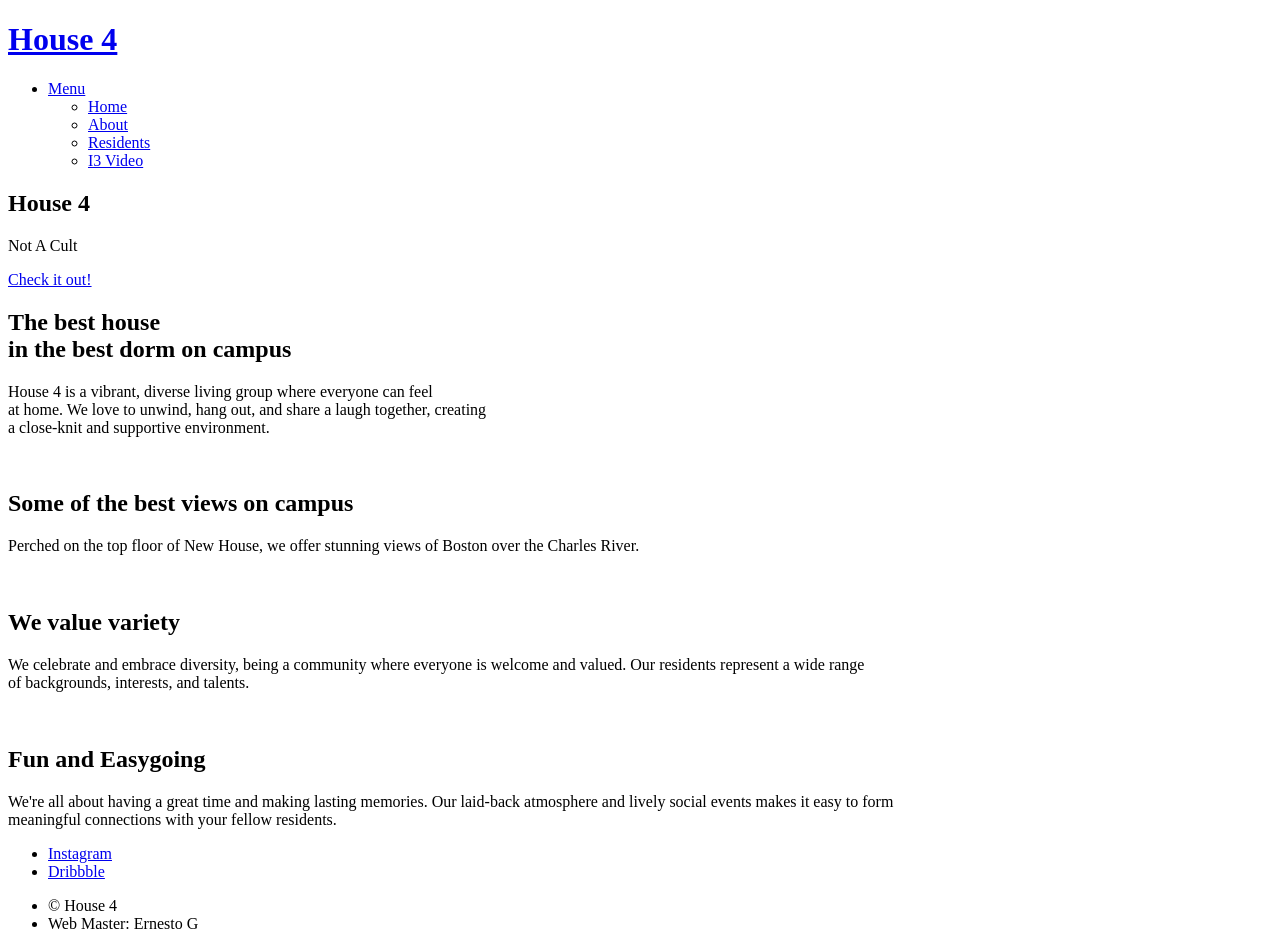
==== index.html @ 3efe9a23 "front page image" ====
<!DOCTYPE HTML>

<html>
	<head>
		<title>New House 4</title>
		<meta charset="utf-8" />
		<meta name="viewport" content="width=device-width, initial-scale=1, user-scalable=no" />
		<link rel="stylesheet" href="assets/css/main.css" />
		<noscript><link rel="stylesheet" href="assets/css/noscript.css" /></noscript>
	</head>
	<body class="landing is-preload">

		<!-- Page Wrapper -->
			<div id="page-wrapper">

				<!-- Header -->
					<header id="header" class="alt">
						<h1><a href="index.html">House 4</a> </h1>
						<nav id="nav">
							<ul>
								<li class="special">
									<a href="#menu" class="menuToggle"><span>Menu</span></a>
									<div id="menu">
										<ul>
											<li><a href="index.html">Home</a></li>
											<li><a href="about.html">About</a></li>
											<li><a href="people.html">Residents</a></li>
											<li><a href="I3.html">I3 Video</a></li>
										</ul>
									</div>
								</li>
							</ul>
						</nav>
					</header>

				<!-- Banner -->
					<section id="banner">
						<div class="inner">
							<h2>House 4</h2>
							<p>Not A Cult</p>
						</div>
						<a href="#one" class="more scrolly">Check it out!</a>
					</section>

				<!-- One -->
					<section id="one" class="wrapper style1 special">
						<div class="inner">
							<header class="major">
								<h2>The best house<br />
									in the best dorm on campus</h2>
								<p>House 4 is a vibrant, diverse
									living group where everyone can feel <br />
									at home. We love to unwind, hang out,
									and share a laugh together, creating <br />
									a close-knit and supportive environment.</p>
							</header>
						</div>
					</section>

				<!-- Two -->
					<section id="two" class="wrapper alt style2">
						<section class="spotlight">
							<div class="image"><img src="images/dodgeball1.jpg" alt="" /></div><div class="content">
								<h2>Some of the best views on campus</h2>
								<p>Perched on the top floor of New House, we
									offer stunning views of Boston over the
									Charles River. </p>
							</div>
						</section>
						<section class="spotlight">
							<div class="image"><img src="images/GO.jpg" alt="" /></div><div class="content">
								<h2>We value variety</h2>
								<p>We celebrate and embrace diversity, being
									a community where everyone is welcome and
									 valued. Our residents represent a wide range <br />
									  of backgrounds, interests, and talents.</p>
							</div>
						</section>
						<section class="spotlight">
							<div class="image"><img src="images/talkin.jpg" alt="" /></div><div class="content">
								<h2>Fun and Easygoing</h2>
								<p>We're all about having a great time and making
									lasting memories. Our laid-back atmosphere and
									lively social events makes it easy to form <br />
									meaningful connections with your fellow residents.</p>
							</div>
						</section>
					</section>

				<!-- Three -->
					<!--<section id="three" class="wrapper style3 special">
						<div class="inner">
							<header class="major">
								<h2>heres a bunch of stuff in boxes</h2>
								<p>we have abunch of boxes to fill. pl ignore them.</p>
							</header>
						</div>
					</section>-->

				<!-- Footer -->
					<footer id="footer">
						<ul class="icons">
							<li><a href="https://instagram.com/h4cult/" class="icon brands fa-instagram"><span class="label">Instagram</span></a></li>
							<li><a href="#" class="icon brands fa-dribbble"><span class="label">Dribbble</span></a></li>
						</ul>
						<ul class="copyright">
							<li>&copy; House 4</li><li>Web Master: Ernesto G</li>
						</ul>
					</footer>

			</div>

		<!-- Scripts -->
			<script src="assets/js/jquery.min.js"></script>
			<script src="assets/js/jquery.scrollex.min.js"></script>
			<script src="assets/js/jquery.scrolly.min.js"></script>
			<script src="assets/js/browser.min.js"></script>
			<script src="assets/js/breakpoints.min.js"></script>
			<script src="assets/js/util.js"></script>
			<script src="assets/js/main.js"></script>

	</body>
</html>
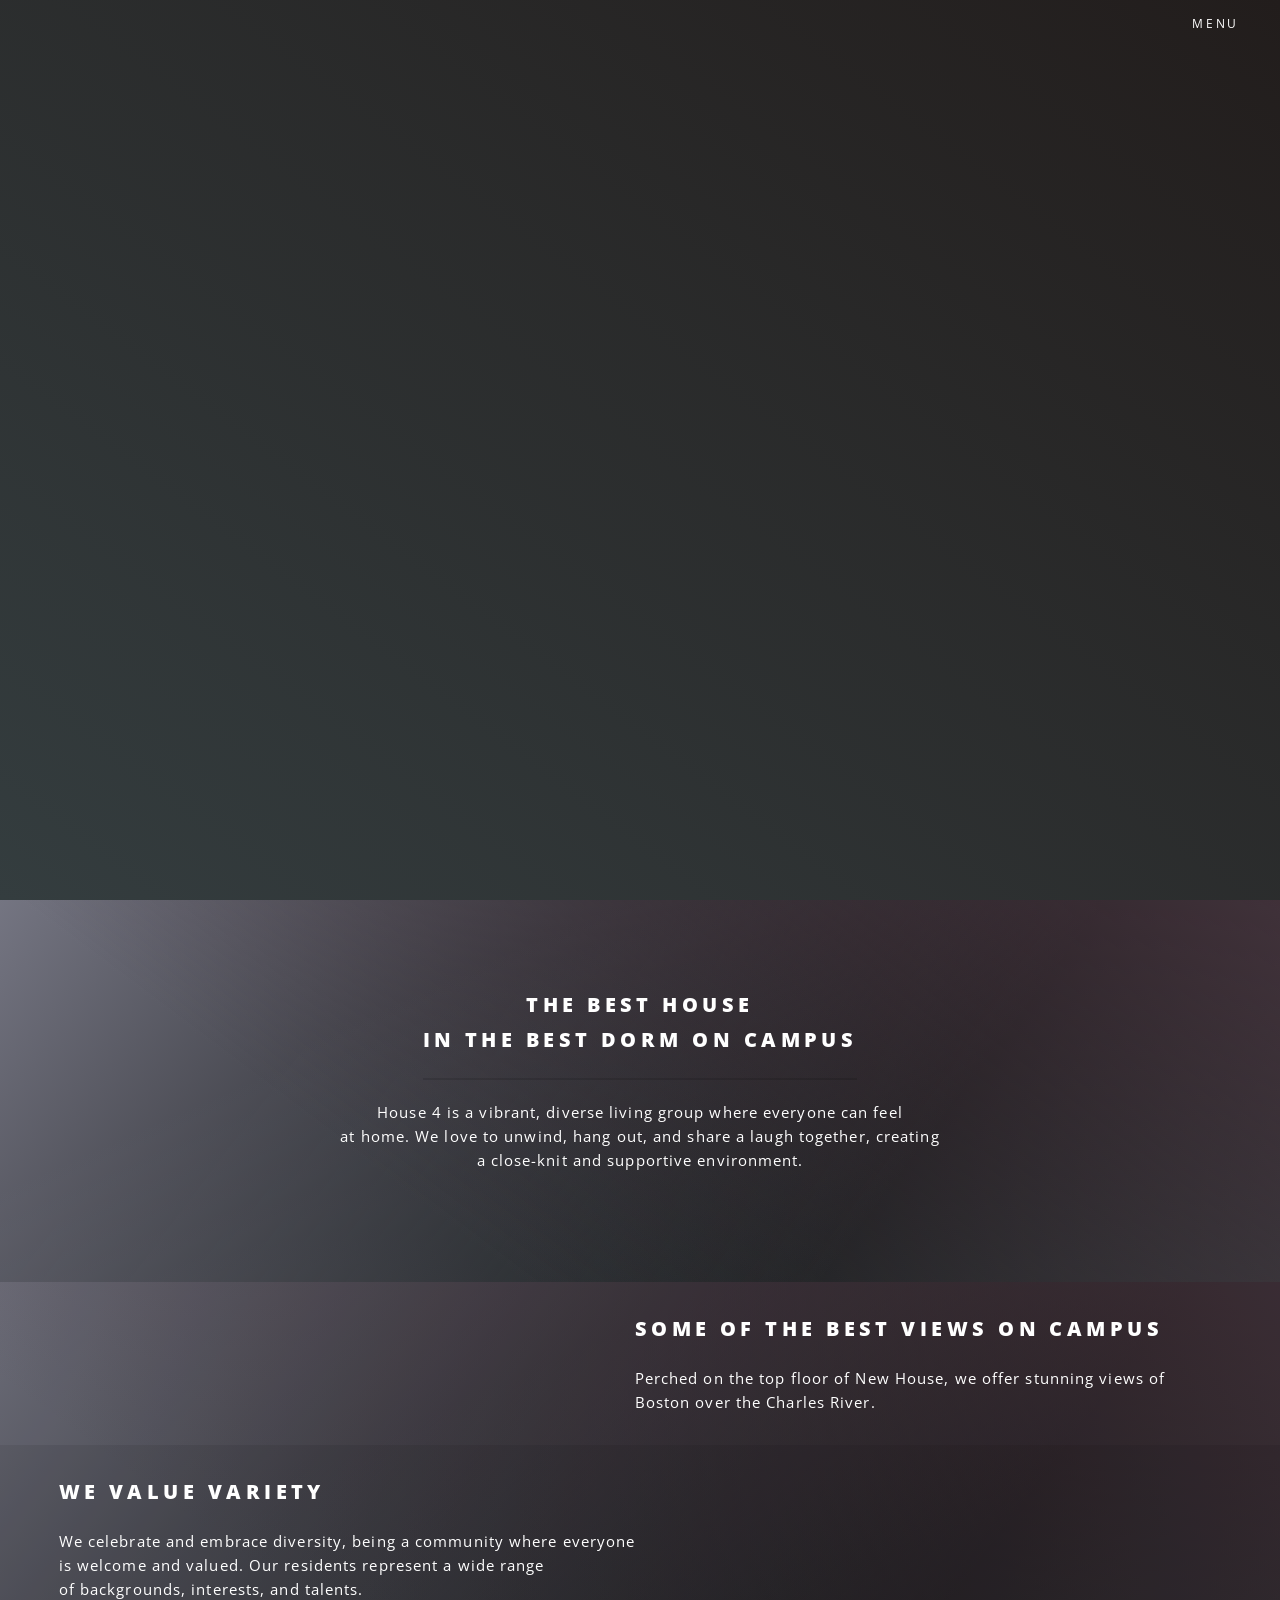
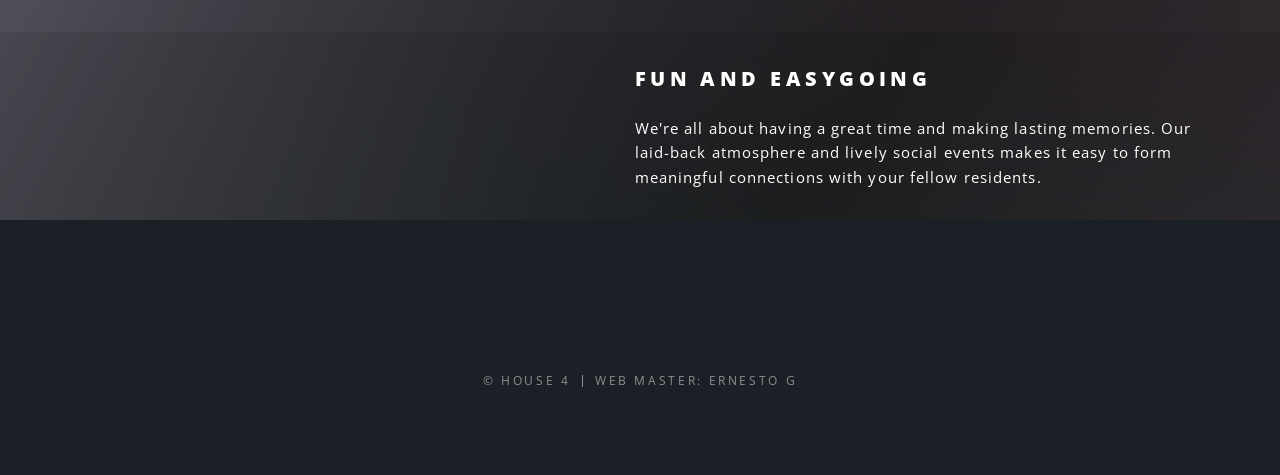
==== commit f029cc9f: "front page image" ====
--- a/index.html
+++ b/index.html
@@ -37,7 +37,7 @@
 					<section id="banner">
 						<div class="inner">
 							<h2>House 4</h2>
-							<p>Not A Cult</p>
+							<p>Not A Cult!</p>
 						</div>
 						<a href="#one" class="more scrolly">Check it out!</a>
 					</section>
--- a/assets/css/main.css
+++ b/assets/css/main.css
@@ -0,0 +1,4017 @@
+@import url(fontawesome-all.min.css);
+@import url("https://fonts.googleapis.com/css?family=Open+Sans:400,400italic,600,600italic,800,800italic");
+
+/*
+	Spectral by HTML5 UP
+	html5up.net | @ajlkn
+	Free for personal and commercial use under the CCA 3.0 license (html5up.net/license)
+*/
+
+html, body, div, span, applet, object,
+iframe, h1, h2, h3, h4, h5, h6, p, blockquote,
+pre, a, abbr, acronym, address, big, cite,
+code, del, dfn, em, img, ins, kbd, q, s, samp,
+small, strike, strong, sub, sup, tt, var, b,
+u, i, center, dl, dt, dd, ol, ul, li, fieldset,
+form, label, legend, table, caption, tbody,
+tfoot, thead, tr, th, td, article, aside,
+canvas, details, embed, figure, figcaption,
+footer, header, hgroup, menu, nav, output, ruby,
+section, summary, time, mark, audio, video {
+	margin: 0;
+	padding: 0;
+	border: 0;
+	font-size: 100%;
+	font: inherit;
+	vertical-align: baseline;}
+
+
+article, aside, details, figcaption, figure,
+footer, header, hgroup, menu, nav, section {
+	display: block;}
+
+body {
+	line-height: 1;
+}
+
+#myFrame { width:100%; height:100%; }
+
+ol, ul {
+	list-style: none;
+}
+
+blockquote, q {
+	quotes: none;
+}
+
+	blockquote:before, blockquote:after, q:before, q:after {
+		content: '';
+		content: none;
+	}
+
+table {
+	border-collapse: collapse;
+	border-spacing: 0;
+}
+
+body {
+	-webkit-text-size-adjust: none;
+}
+
+mark {
+	background-color: transparent;
+	color: inherit;
+}
+
+input::-moz-focus-inner {
+	border: 0;
+	padding: 0;
+}
+
+input, select, textarea {
+	-moz-appearance: none;
+	-webkit-appearance: none;
+	-ms-appearance: none;
+	appearance: none;
+}
+
+/* Basic */
+
+	@-ms-viewport {
+		width: device-width;
+	}
+
+	html {
+		box-sizing: border-box;
+	}
+
+	*, *:before, *:after {
+		box-sizing: inherit;
+	}
+
+	body {
+		background: #000000;
+	}
+
+		body.is-preload *, body.is-preload *:before, body.is-preload *:after {
+			-moz-animation: none !important;
+			-webkit-animation: none !important;
+			-ms-animation: none !important;
+			animation: none !important;
+			-moz-transition: none !important;
+			-webkit-transition: none !important;
+			-ms-transition: none !important;
+			transition: none !important;
+		}
+
+	body, input, select, textarea {
+		color: #fff;
+		font-family: "Open Sans", Helvetica, sans-serif;
+		font-size: 12pt;
+		font-weight: 400;
+		letter-spacing: 0.075em;
+		line-height: 1.65em;
+	}
+
+		@media screen and (max-width: 1680px) {
+
+			body, input, select, textarea {
+				font-size: 12pt;
+			}
+
+		}
+
+		@media screen and (max-width: 1280px) {
+
+			body, input, select, textarea {
+				font-size: 11pt;
+			}
+
+		}
+
+		@media screen and (max-width: 736px) {
+
+			body, input, select, textarea {
+				font-size: 10pt;
+				letter-spacing: 0.0375em;
+			}
+
+		}
+
+	a {
+		-moz-transition: color 0.2s ease, border-bottom-color 0.2s ease;
+		-webkit-transition: color 0.2s ease, border-bottom-color 0.2s ease;
+		-ms-transition: color 0.2s ease, border-bottom-color 0.2s ease;
+		transition: color 0.2s ease, border-bottom-color 0.2s ease;
+		border-bottom: dotted 1px;
+		color: inherit;
+		text-decoration: none;
+	}
+
+		a:hover {
+			border-bottom-color: transparent;
+		}
+
+	strong, b {
+		color: #fff;
+		font-weight: 600;
+	}
+
+	em, i {
+		font-style: italic;
+	}
+
+	p {
+		margin: 0 0 2em 0;
+	}
+
+	h1, h2, h3, h4, h5, h6 {
+		color: #fff;
+		font-weight: 800;
+		letter-spacing: 0.225em;
+		line-height: 1em;
+		margin: 0 0 1em 0;
+		text-transform: uppercase;
+	}
+
+		h1 a, h2 a, h3 a, h4 a, h5 a, h6 a {
+			color: inherit;
+			text-decoration: none;
+		}
+
+	h2 {
+		font-size: 1.35em;
+		line-height: 1.75em;
+	}
+
+		@media screen and (max-width: 736px) {
+
+			h2 {
+				font-size: 1.1em;
+				line-height: 1.65em;
+			}
+
+		}
+
+	h3 {
+		font-size: 1.15em;
+		line-height: 1.75em;
+	}
+
+		@media screen and (max-width: 736px) {
+
+			h3 {
+				font-size: 1em;
+				line-height: 1.65em;
+			}
+
+		}
+
+	h4 {
+		font-size: 1em;
+		line-height: 1.5em;
+	}
+
+	h5 {
+		font-size: 0.8em;
+		line-height: 1.5em;
+	}
+
+	h6 {
+		font-size: 0.7em;
+		line-height: 1.5em;
+	}
+
+	sub {
+		font-size: 0.8em;
+		position: relative;
+		top: 0.5em;
+	}
+
+	sup {
+		font-size: 0.8em;
+		position: relative;
+		top: -0.5em;
+	}
+
+	hr {
+		border: 0;
+		border-bottom: solid 2px #fff;
+		margin: 3em 0;
+	}
+
+		hr.major {
+			margin: 4.5em 0;
+		}
+
+	blockquote {
+		border-left: solid 4px #fff;
+		font-style: italic;
+		margin: 0 0 2em 0;
+		padding: 0.5em 0 0.5em 2em;
+	}
+
+	code {
+		background: rgba(144, 144, 144, 0.25);
+		border-radius: 3px;
+		font-family: "Courier New", monospace;
+		font-size: 0.9em;
+		letter-spacing: 0;
+		margin: 0 0.25em;
+		padding: 0.25em 0.65em;
+	}
+
+	pre {
+		-webkit-overflow-scrolling: touch;
+		font-family: "Courier New", monospace;
+		font-size: 0.9em;
+		margin: 0 0 2em 0;
+	}
+
+		pre code {
+			display: block;
+			line-height: 1.75em;
+			padding: 1em 1.5em;
+			overflow-x: auto;
+		}
+
+	.align-left {
+		text-align: left;
+	}
+
+	.align-center {
+		text-align: center;
+	}
+
+	.align-right {
+		text-align: right;
+	}
+
+/* Row */
+
+	.row {
+		display: flex;
+		flex-wrap: wrap;
+		box-sizing: border-box;
+		align-items: stretch;
+	}
+
+		.row > * {
+			box-sizing: border-box;
+		}
+
+		.row.gtr-uniform > * > :last-child {
+			margin-bottom: 0;
+		}
+
+		.row.aln-left {
+			justify-content: flex-start;
+		}
+
+		.row.aln-center {
+			justify-content: center;
+		}
+
+		.row.aln-right {
+			justify-content: flex-end;
+		}
+
+		.row.aln-top {
+			align-items: flex-start;
+		}
+
+		.row.aln-middle {
+			align-items: center;
+		}
+
+		.row.aln-bottom {
+			align-items: flex-end;
+		}
+
+		.row > .imp {
+			order: -1;
+		}
+
+		.row > .col-1 {
+			width: 8.33333%;
+		}
+
+		.row > .off-1 {
+			margin-left: 8.33333%;
+		}
+
+		.row > .col-2 {
+			width: 16.66667%;
+		}
+
+		.row > .off-2 {
+			margin-left: 16.66667%;
+		}
+
+		.row > .col-3 {
+			width: 25%;
+		}
+
+		.row > .off-3 {
+			margin-left: 25%;
+		}
+
+		.row > .col-4 {
+			width: 33.33333%;
+		}
+
+		.row > .off-4 {
+			margin-left: 33.33333%;
+		}
+
+		.row > .col-5 {
+			width: 41.66667%;
+		}
+
+		.row > .off-5 {
+			margin-left: 41.66667%;
+		}
+
+		.row > .col-6 {
+			width: 50%;
+		}
+
+		.row > .off-6 {
+			margin-left: 50%;
+		}
+
+		.row > .col-7 {
+			width: 58.33333%;
+		}
+
+		.row > .off-7 {
+			margin-left: 58.33333%;
+		}
+
+		.row > .col-8 {
+			width: 66.66667%;
+		}
+
+		.row > .off-8 {
+			margin-left: 66.66667%;
+		}
+
+		.row > .col-9 {
+			width: 75%;
+		}
+
+		.row > .off-9 {
+			margin-left: 75%;
+		}
+
+		.row > .col-10 {
+			width: 83.33333%;
+		}
+
+		.row > .off-10 {
+			margin-left: 83.33333%;
+		}
+
+		.row > .col-11 {
+			width: 91.66667%;
+		}
+
+		.row > .off-11 {
+			margin-left: 91.66667%;
+		}
+
+		.row > .col-12 {
+			width: 100%;
+		}
+
+		.row > .off-12 {
+			margin-left: 100%;
+		}
+
+		.row.gtr-0 {
+			margin-top: 0;
+			margin-left: 0em;
+		}
+
+			.row.gtr-0 > * {
+				padding: 0 0 0 0em;
+			}
+
+			.row.gtr-0.gtr-uniform {
+				margin-top: 0em;
+			}
+
+				.row.gtr-0.gtr-uniform > * {
+					padding-top: 0em;
+				}
+
+		.row.gtr-25 {
+			margin-top: 0;
+			margin-left: -0.375em;
+		}
+
+			.row.gtr-25 > * {
+				padding: 0 0 0 0.375em;
+			}
+
+			.row.gtr-25.gtr-uniform {
+				margin-top: -0.375em;
+			}
+
+				.row.gtr-25.gtr-uniform > * {
+					padding-top: 0.375em;
+				}
+
+		.row.gtr-50 {
+			margin-top: 0;
+			margin-left: -0.75em;
+		}
+
+			.row.gtr-50 > * {
+				padding: 0 0 0 0.75em;
+			}
+
+			.row.gtr-50.gtr-uniform {
+				margin-top: -0.75em;
+			}
+
+				.row.gtr-50.gtr-uniform > * {
+					padding-top: 0.75em;
+				}
+
+		.row {
+			margin-top: 0;
+			margin-left: -1.5em;
+		}
+
+			.row > * {
+				padding: 0 0 0 1.5em;
+			}
+
+			.row.gtr-uniform {
+				margin-top: -1.5em;
+			}
+
+				.row.gtr-uniform > * {
+					padding-top: 1.5em;
+				}
+
+		.row.gtr-150 {
+			margin-top: 0;
+			margin-left: -2.25em;
+		}
+
+			.row.gtr-150 > * {
+				padding: 0 0 0 2.25em;
+			}
+
+			.row.gtr-150.gtr-uniform {
+				margin-top: -2.25em;
+			}
+
+				.row.gtr-150.gtr-uniform > * {
+					padding-top: 2.25em;
+				}
+
+		.row.gtr-200 {
+			margin-top: 0;
+			margin-left: -3em;
+		}
+
+			.row.gtr-200 > * {
+				padding: 0 0 0 3em;
+			}
+
+			.row.gtr-200.gtr-uniform {
+				margin-top: -3em;
+			}
+
+				.row.gtr-200.gtr-uniform > * {
+					padding-top: 3em;
+				}
+
+		@media screen and (max-width: 1680px) {
+
+			.row {
+				display: flex;
+				flex-wrap: wrap;
+				box-sizing: border-box;
+				align-items: stretch;
+			}
+
+				.row > * {
+					box-sizing: border-box;
+				}
+
+				.row.gtr-uniform > * > :last-child {
+					margin-bottom: 0;
+				}
+
+				.row.aln-left {
+					justify-content: flex-start;
+				}
+
+				.row.aln-center {
+					justify-content: center;
+				}
+
+				.row.aln-right {
+					justify-content: flex-end;
+				}
+
+				.row.aln-top {
+					align-items: flex-start;
+				}
+
+				.row.aln-middle {
+					align-items: center;
+				}
+
+				.row.aln-bottom {
+					align-items: flex-end;
+				}
+
+				.row > .imp-xlarge {
+					order: -1;
+				}
+
+				.row > .col-1-xlarge {
+					width: 8.33333%;
+				}
+
+				.row > .off-1-xlarge {
+					margin-left: 8.33333%;
+				}
+
+				.row > .col-2-xlarge {
+					width: 16.66667%;
+				}
+
+				.row > .off-2-xlarge {
+					margin-left: 16.66667%;
+				}
+
+				.row > .col-3-xlarge {
+					width: 25%;
+				}
+
+				.row > .off-3-xlarge {
+					margin-left: 25%;
+				}
+
+				.row > .col-4-xlarge {
+					width: 33.33333%;
+				}
+
+				.row > .off-4-xlarge {
+					margin-left: 33.33333%;
+				}
+
+				.row > .col-5-xlarge {
+					width: 41.66667%;
+				}
+
+				.row > .off-5-xlarge {
+					margin-left: 41.66667%;
+				}
+
+				.row > .col-6-xlarge {
+					width: 50%;
+				}
+
+				.row > .off-6-xlarge {
+					margin-left: 50%;
+				}
+
+				.row > .col-7-xlarge {
+					width: 58.33333%;
+				}
+
+				.row > .off-7-xlarge {
+					margin-left: 58.33333%;
+				}
+
+				.row > .col-8-xlarge {
+					width: 66.66667%;
+				}
+
+				.row > .off-8-xlarge {
+					margin-left: 66.66667%;
+				}
+
+				.row > .col-9-xlarge {
+					width: 75%;
+				}
+
+				.row > .off-9-xlarge {
+					margin-left: 75%;
+				}
+
+				.row > .col-10-xlarge {
+					width: 83.33333%;
+				}
+
+				.row > .off-10-xlarge {
+					margin-left: 83.33333%;
+				}
+
+				.row > .col-11-xlarge {
+					width: 91.66667%;
+				}
+
+				.row > .off-11-xlarge {
+					margin-left: 91.66667%;
+				}
+
+				.row > .col-12-xlarge {
+					width: 100%;
+				}
+
+				.row > .off-12-xlarge {
+					margin-left: 100%;
+				}
+
+				.row.gtr-0 {
+					margin-top: 0;
+					margin-left: 0em;
+				}
+
+					.row.gtr-0 > * {
+						padding: 0 0 0 0em;
+					}
+
+					.row.gtr-0.gtr-uniform {
+						margin-top: 0em;
+					}
+
+						.row.gtr-0.gtr-uniform > * {
+							padding-top: 0em;
+						}
+
+				.row.gtr-25 {
+					margin-top: 0;
+					margin-left: -0.375em;
+				}
+
+					.row.gtr-25 > * {
+						padding: 0 0 0 0.375em;
+					}
+
+					.row.gtr-25.gtr-uniform {
+						margin-top: -0.375em;
+					}
+
+						.row.gtr-25.gtr-uniform > * {
+							padding-top: 0.375em;
+						}
+
+				.row.gtr-50 {
+					margin-top: 0;
+					margin-left: -0.75em;
+				}
+
+					.row.gtr-50 > * {
+						padding: 0 0 0 0.75em;
+					}
+
+					.row.gtr-50.gtr-uniform {
+						margin-top: -0.75em;
+					}
+
+						.row.gtr-50.gtr-uniform > * {
+							padding-top: 0.75em;
+						}
+
+				.row {
+					margin-top: 0;
+					margin-left: -1.5em;
+				}
+
+					.row > * {
+						padding: 0 0 0 1.5em;
+					}
+
+					.row.gtr-uniform {
+						margin-top: -1.5em;
+					}
+
+						.row.gtr-uniform > * {
+							padding-top: 1.5em;
+						}
+
+				.row.gtr-150 {
+					margin-top: 0;
+					margin-left: -2.25em;
+				}
+
+					.row.gtr-150 > * {
+						padding: 0 0 0 2.25em;
+					}
+
+					.row.gtr-150.gtr-uniform {
+						margin-top: -2.25em;
+					}
+
+						.row.gtr-150.gtr-uniform > * {
+							padding-top: 2.25em;
+						}
+
+				.row.gtr-200 {
+					margin-top: 0;
+					margin-left: -3em;
+				}
+
+					.row.gtr-200 > * {
+						padding: 0 0 0 3em;
+					}
+
+					.row.gtr-200.gtr-uniform {
+						margin-top: -3em;
+					}
+
+						.row.gtr-200.gtr-uniform > * {
+							padding-top: 3em;
+						}
+
+		}
+
+		@media screen and (max-width: 1280px) {
+
+			.row {
+				display: flex;
+				flex-wrap: wrap;
+				box-sizing: border-box;
+				align-items: stretch;
+			}
+
+				.row > * {
+					box-sizing: border-box;
+				}
+
+				.row.gtr-uniform > * > :last-child {
+					margin-bottom: 0;
+				}
+
+				.row.aln-left {
+					justify-content: flex-start;
+				}
+
+				.row.aln-center {
+					justify-content: center;
+				}
+
+				.row.aln-right {
+					justify-content: flex-end;
+				}
+
+				.row.aln-top {
+					align-items: flex-start;
+				}
+
+				.row.aln-middle {
+					align-items: center;
+				}
+
+				.row.aln-bottom {
+					align-items: flex-end;
+				}
+
+				.row > .imp-large {
+					order: -1;
+				}
+
+				.row > .col-1-large {
+					width: 8.33333%;
+				}
+
+				.row > .off-1-large {
+					margin-left: 8.33333%;
+				}
+
+				.row > .col-2-large {
+					width: 16.66667%;
+				}
+
+				.row > .off-2-large {
+					margin-left: 16.66667%;
+				}
+
+				.row > .col-3-large {
+					width: 25%;
+				}
+
+				.row > .off-3-large {
+					margin-left: 25%;
+				}
+
+				.row > .col-4-large {
+					width: 33.33333%;
+				}
+
+				.row > .off-4-large {
+					margin-left: 33.33333%;
+				}
+
+				.row > .col-5-large {
+					width: 41.66667%;
+				}
+
+				.row > .off-5-large {
+					margin-left: 41.66667%;
+				}
+
+				.row > .col-6-large {
+					width: 50%;
+				}
+
+				.row > .off-6-large {
+					margin-left: 50%;
+				}
+
+				.row > .col-7-large {
+					width: 58.33333%;
+				}
+
+				.row > .off-7-large {
+					margin-left: 58.33333%;
+				}
+
+				.row > .col-8-large {
+					width: 66.66667%;
+				}
+
+				.row > .off-8-large {
+					margin-left: 66.66667%;
+				}
+
+				.row > .col-9-large {
+					width: 75%;
+				}
+
+				.row > .off-9-large {
+					margin-left: 75%;
+				}
+
+				.row > .col-10-large {
+					width: 83.33333%;
+				}
+
+				.row > .off-10-large {
+					margin-left: 83.33333%;
+				}
+
+				.row > .col-11-large {
+					width: 91.66667%;
+				}
+
+				.row > .off-11-large {
+					margin-left: 91.66667%;
+				}
+
+				.row > .col-12-large {
+					width: 100%;
+				}
+
+				.row > .off-12-large {
+					margin-left: 100%;
+				}
+
+				.row.gtr-0 {
+					margin-top: 0;
+					margin-left: 0em;
+				}
+
+					.row.gtr-0 > * {
+						padding: 0 0 0 0em;
+					}
+
+					.row.gtr-0.gtr-uniform {
+						margin-top: 0em;
+					}
+
+						.row.gtr-0.gtr-uniform > * {
+							padding-top: 0em;
+						}
+
+				.row.gtr-25 {
+					margin-top: 0;
+					margin-left: -0.375em;
+				}
+
+					.row.gtr-25 > * {
+						padding: 0 0 0 0.375em;
+					}
+
+					.row.gtr-25.gtr-uniform {
+						margin-top: -0.375em;
+					}
+
+						.row.gtr-25.gtr-uniform > * {
+							padding-top: 0.375em;
+						}
+
+				.row.gtr-50 {
+					margin-top: 0;
+					margin-left: -0.75em;
+				}
+
+					.row.gtr-50 > * {
+						padding: 0 0 0 0.75em;
+					}
+
+					.row.gtr-50.gtr-uniform {
+						margin-top: -0.75em;
+					}
+
+						.row.gtr-50.gtr-uniform > * {
+							padding-top: 0.75em;
+						}
+
+				.row {
+					margin-top: 0;
+					margin-left: -1.5em;
+				}
+
+					.row > * {
+						padding: 0 0 0 1.5em;
+					}
+
+					.row.gtr-uniform {
+						margin-top: -1.5em;
+					}
+
+						.row.gtr-uniform > * {
+							padding-top: 1.5em;
+						}
+
+				.row.gtr-150 {
+					margin-top: 0;
+					margin-left: -2.25em;
+				}
+
+					.row.gtr-150 > * {
+						padding: 0 0 0 2.25em;
+					}
+
+					.row.gtr-150.gtr-uniform {
+						margin-top: -2.25em;
+					}
+
+						.row.gtr-150.gtr-uniform > * {
+							padding-top: 2.25em;
+						}
+
+				.row.gtr-200 {
+					margin-top: 0;
+					margin-left: -3em;
+				}
+
+					.row.gtr-200 > * {
+						padding: 0 0 0 3em;
+					}
+
+					.row.gtr-200.gtr-uniform {
+						margin-top: -3em;
+					}
+
+						.row.gtr-200.gtr-uniform > * {
+							padding-top: 3em;
+						}
+
+		}
+
+		@media screen and (max-width: 980px) {
+
+			.row {
+				display: flex;
+				flex-wrap: wrap;
+				box-sizing: border-box;
+				align-items: stretch;
+			}
+
+				.row > * {
+					box-sizing: border-box;
+				}
+
+				.row.gtr-uniform > * > :last-child {
+					margin-bottom: 0;
+				}
+
+				.row.aln-left {
+					justify-content: flex-start;
+				}
+
+				.row.aln-center {
+					justify-content: center;
+				}
+
+				.row.aln-right {
+					justify-content: flex-end;
+				}
+
+				.row.aln-top {
+					align-items: flex-start;
+				}
+
+				.row.aln-middle {
+					align-items: center;
+				}
+
+				.row.aln-bottom {
+					align-items: flex-end;
+				}
+
+				.row > .imp-medium {
+					order: -1;
+				}
+
+				.row > .col-1-medium {
+					width: 8.33333%;
+				}
+
+				.row > .off-1-medium {
+					margin-left: 8.33333%;
+				}
+
+				.row > .col-2-medium {
+					width: 16.66667%;
+				}
+
+				.row > .off-2-medium {
+					margin-left: 16.66667%;
+				}
+
+				.row > .col-3-medium {
+					width: 25%;
+				}
+
+				.row > .off-3-medium {
+					margin-left: 25%;
+				}
+
+				.row > .col-4-medium {
+					width: 33.33333%;
+				}
+
+				.row > .off-4-medium {
+					margin-left: 33.33333%;
+				}
+
+				.row > .col-5-medium {
+					width: 41.66667%;
+				}
+
+				.row > .off-5-medium {
+					margin-left: 41.66667%;
+				}
+
+				.row > .col-6-medium {
+					width: 50%;
+				}
+
+				.row > .off-6-medium {
+					margin-left: 50%;
+				}
+
+				.row > .col-7-medium {
+					width: 58.33333%;
+				}
+
+				.row > .off-7-medium {
+					margin-left: 58.33333%;
+				}
+
+				.row > .col-8-medium {
+					width: 66.66667%;
+				}
+
+				.row > .off-8-medium {
+					margin-left: 66.66667%;
+				}
+
+				.row > .col-9-medium {
+					width: 75%;
+				}
+
+				.row > .off-9-medium {
+					margin-left: 75%;
+				}
+
+				.row > .col-10-medium {
+					width: 83.33333%;
+				}
+
+				.row > .off-10-medium {
+					margin-left: 83.33333%;
+				}
+
+				.row > .col-11-medium {
+					width: 91.66667%;
+				}
+
+				.row > .off-11-medium {
+					margin-left: 91.66667%;
+				}
+
+				.row > .col-12-medium {
+					width: 100%;
+				}
+
+				.row > .off-12-medium {
+					margin-left: 100%;
+				}
+
+				.row.gtr-0 {
+					margin-top: 0;
+					margin-left: 0em;
+				}
+
+					.row.gtr-0 > * {
+						padding: 0 0 0 0em;
+					}
+
+					.row.gtr-0.gtr-uniform {
+						margin-top: 0em;
+					}
+
+						.row.gtr-0.gtr-uniform > * {
+							padding-top: 0em;
+						}
+
+				.row.gtr-25 {
+					margin-top: 0;
+					margin-left: -0.375em;
+				}
+
+					.row.gtr-25 > * {
+						padding: 0 0 0 0.375em;
+					}
+
+					.row.gtr-25.gtr-uniform {
+						margin-top: -0.375em;
+					}
+
+						.row.gtr-25.gtr-uniform > * {
+							padding-top: 0.375em;
+						}
+
+				.row.gtr-50 {
+					margin-top: 0;
+					margin-left: -0.75em;
+				}
+
+					.row.gtr-50 > * {
+						padding: 0 0 0 0.75em;
+					}
+
+					.row.gtr-50.gtr-uniform {
+						margin-top: -0.75em;
+					}
+
+						.row.gtr-50.gtr-uniform > * {
+							padding-top: 0.75em;
+						}
+
+				.row {
+					margin-top: 0;
+					margin-left: -1.5em;
+				}
+
+					.row > * {
+						padding: 0 0 0 1.5em;
+					}
+
+					.row.gtr-uniform {
+						margin-top: -1.5em;
+					}
+
+						.row.gtr-uniform > * {
+							padding-top: 1.5em;
+						}
+
+				.row.gtr-150 {
+					margin-top: 0;
+					margin-left: -2.25em;
+				}
+
+					.row.gtr-150 > * {
+						padding: 0 0 0 2.25em;
+					}
+
+					.row.gtr-150.gtr-uniform {
+						margin-top: -2.25em;
+					}
+
+						.row.gtr-150.gtr-uniform > * {
+							padding-top: 2.25em;
+						}
+
+				.row.gtr-200 {
+					margin-top: 0;
+					margin-left: -3em;
+				}
+
+					.row.gtr-200 > * {
+						padding: 0 0 0 3em;
+					}
+
+					.row.gtr-200.gtr-uniform {
+						margin-top: -3em;
+					}
+
+						.row.gtr-200.gtr-uniform > * {
+							padding-top: 3em;
+						}
+
+		}
+
+		@media screen and (max-width: 736px) {
+
+			.row {
+				display: flex;
+				flex-wrap: wrap;
+				box-sizing: border-box;
+				align-items: stretch;
+			}
+
+				.row > * {
+					box-sizing: border-box;
+				}
+
+				.row.gtr-uniform > * > :last-child {
+					margin-bottom: 0;
+				}
+
+				.row.aln-left {
+					justify-content: flex-start;
+				}
+
+				.row.aln-center {
+					justify-content: center;
+				}
+
+				.row.aln-right {
+					justify-content: flex-end;
+				}
+
+				.row.aln-top {
+					align-items: flex-start;
+				}
+
+				.row.aln-middle {
+					align-items: center;
+				}
+
+				.row.aln-bottom {
+					align-items: flex-end;
+				}
+
+				.row > .imp-small {
+					order: -1;
+				}
+
+				.row > .col-1-small {
+					width: 8.33333%;
+				}
+
+				.row > .off-1-small {
+					margin-left: 8.33333%;
+				}
+
+				.row > .col-2-small {
+					width: 16.66667%;
+				}
+
+				.row > .off-2-small {
+					margin-left: 16.66667%;
+				}
+
+				.row > .col-3-small {
+					width: 25%;
+				}
+
+				.row > .off-3-small {
+					margin-left: 25%;
+				}
+
+				.row > .col-4-small {
+					width: 33.33333%;
+				}
+
+				.row > .off-4-small {
+					margin-left: 33.33333%;
+				}
+
+				.row > .col-5-small {
+					width: 41.66667%;
+				}
+
+				.row > .off-5-small {
+					margin-left: 41.66667%;
+				}
+
+				.row > .col-6-small {
+					width: 50%;
+				}
+
+				.row > .off-6-small {
+					margin-left: 50%;
+				}
+
+				.row > .col-7-small {
+					width: 58.33333%;
+				}
+
+				.row > .off-7-small {
+					margin-left: 58.33333%;
+				}
+
+				.row > .col-8-small {
+					width: 66.66667%;
+				}
+
+				.row > .off-8-small {
+					margin-left: 66.66667%;
+				}
+
+				.row > .col-9-small {
+					width: 75%;
+				}
+
+				.row > .off-9-small {
+					margin-left: 75%;
+				}
+
+				.row > .col-10-small {
+					width: 83.33333%;
+				}
+
+				.row > .off-10-small {
+					margin-left: 83.33333%;
+				}
+
+				.row > .col-11-small {
+					width: 91.66667%;
+				}
+
+				.row > .off-11-small {
+					margin-left: 91.66667%;
+				}
+
+				.row > .col-12-small {
+					width: 100%;
+				}
+
+				.row > .off-12-small {
+					margin-left: 100%;
+				}
+
+				.row.gtr-0 {
+					margin-top: 0;
+					margin-left: 0em;
+				}
+
+					.row.gtr-0 > * {
+						padding: 0 0 0 0em;
+					}
+
+					.row.gtr-0.gtr-uniform {
+						margin-top: 0em;
+					}
+
+						.row.gtr-0.gtr-uniform > * {
+							padding-top: 0em;
+						}
+
+				.row.gtr-25 {
+					margin-top: 0;
+					margin-left: -0.375em;
+				}
+
+					.row.gtr-25 > * {
+						padding: 0 0 0 0.375em;
+					}
+
+					.row.gtr-25.gtr-uniform {
+						margin-top: -0.375em;
+					}
+
+						.row.gtr-25.gtr-uniform > * {
+							padding-top: 0.375em;
+						}
+
+				.row.gtr-50 {
+					margin-top: 0;
+					margin-left: -0.75em;
+				}
+
+					.row.gtr-50 > * {
+						padding: 0 0 0 0.75em;
+					}
+
+					.row.gtr-50.gtr-uniform {
+						margin-top: -0.75em;
+					}
+
+						.row.gtr-50.gtr-uniform > * {
+							padding-top: 0.75em;
+						}
+
+				.row {
+					margin-top: 0;
+					margin-left: -1.5em;
+				}
+
+					.row > * {
+						padding: 0 0 0 1.5em;
+					}
+
+					.row.gtr-uniform {
+						margin-top: -1.5em;
+					}
+
+						.row.gtr-uniform > * {
+							padding-top: 1.5em;
+						}
+
+				.row.gtr-150 {
+					margin-top: 0;
+					margin-left: -2.25em;
+				}
+
+					.row.gtr-150 > * {
+						padding: 0 0 0 2.25em;
+					}
+
+					.row.gtr-150.gtr-uniform {
+						margin-top: -2.25em;
+					}
+
+						.row.gtr-150.gtr-uniform > * {
+							padding-top: 2.25em;
+						}
+
+				.row.gtr-200 {
+					margin-top: 0;
+					margin-left: -3em;
+				}
+
+					.row.gtr-200 > * {
+						padding: 0 0 0 3em;
+					}
+
+					.row.gtr-200.gtr-uniform {
+						margin-top: -3em;
+					}
+
+						.row.gtr-200.gtr-uniform > * {
+							padding-top: 3em;
+						}
+
+		}
+
+		@media screen and (max-width: 480px) {
+
+			.row {
+				display: flex;
+				flex-wrap: wrap;
+				box-sizing: border-box;
+				align-items: stretch;
+			}
+
+				.row > * {
+					box-sizing: border-box;
+				}
+
+				.row.gtr-uniform > * > :last-child {
+					margin-bottom: 0;
+				}
+
+				.row.aln-left {
+					justify-content: flex-start;
+				}
+
+				.row.aln-center {
+					justify-content: center;
+				}
+
+				.row.aln-right {
+					justify-content: flex-end;
+				}
+
+				.row.aln-top {
+					align-items: flex-start;
+				}
+
+				.row.aln-middle {
+					align-items: center;
+				}
+
+				.row.aln-bottom {
+					align-items: flex-end;
+				}
+
+				.row > .imp-xsmall {
+					order: -1;
+				}
+
+				.row > .col-1-xsmall {
+					width: 8.33333%;
+				}
+
+				.row > .off-1-xsmall {
+					margin-left: 8.33333%;
+				}
+
+				.row > .col-2-xsmall {
+					width: 16.66667%;
+				}
+
+				.row > .off-2-xsmall {
+					margin-left: 16.66667%;
+				}
+
+				.row > .col-3-xsmall {
+					width: 25%;
+				}
+
+				.row > .off-3-xsmall {
+					margin-left: 25%;
+				}
+
+				.row > .col-4-xsmall {
+					width: 33.33333%;
+				}
+
+				.row > .off-4-xsmall {
+					margin-left: 33.33333%;
+				}
+
+				.row > .col-5-xsmall {
+					width: 41.66667%;
+				}
+
+				.row > .off-5-xsmall {
+					margin-left: 41.66667%;
+				}
+
+				.row > .col-6-xsmall {
+					width: 50%;
+				}
+
+				.row > .off-6-xsmall {
+					margin-left: 50%;
+				}
+
+				.row > .col-7-xsmall {
+					width: 58.33333%;
+				}
+
+				.row > .off-7-xsmall {
+					margin-left: 58.33333%;
+				}
+
+				.row > .col-8-xsmall {
+					width: 66.66667%;
+				}
+
+				.row > .off-8-xsmall {
+					margin-left: 66.66667%;
+				}
+
+				.row > .col-9-xsmall {
+					width: 75%;
+				}
+
+				.row > .off-9-xsmall {
+					margin-left: 75%;
+				}
+
+				.row > .col-10-xsmall {
+					width: 83.33333%;
+				}
+
+				.row > .off-10-xsmall {
+					margin-left: 83.33333%;
+				}
+
+				.row > .col-11-xsmall {
+					width: 91.66667%;
+				}
+
+				.row > .off-11-xsmall {
+					margin-left: 91.66667%;
+				}
+
+				.row > .col-12-xsmall {
+					width: 100%;
+				}
+
+				.row > .off-12-xsmall {
+					margin-left: 100%;
+				}
+
+				.row.gtr-0 {
+					margin-top: 0;
+					margin-left: 0em;
+				}
+
+					.row.gtr-0 > * {
+						padding: 0 0 0 0em;
+					}
+
+					.row.gtr-0.gtr-uniform {
+						margin-top: 0em;
+					}
+
+						.row.gtr-0.gtr-uniform > * {
+							padding-top: 0em;
+						}
+
+				.row.gtr-25 {
+					margin-top: 0;
+					margin-left: -0.375em;
+				}
+
+					.row.gtr-25 > * {
+						padding: 0 0 0 0.375em;
+					}
+
+					.row.gtr-25.gtr-uniform {
+						margin-top: -0.375em;
+					}
+
+						.row.gtr-25.gtr-uniform > * {
+							padding-top: 0.375em;
+						}
+
+				.row.gtr-50 {
+					margin-top: 0;
+					margin-left: -0.75em;
+				}
+
+					.row.gtr-50 > * {
+						padding: 0 0 0 0.75em;
+					}
+
+					.row.gtr-50.gtr-uniform {
+						margin-top: -0.75em;
+					}
+
+						.row.gtr-50.gtr-uniform > * {
+							padding-top: 0.75em;
+						}
+
+				.row {
+					margin-top: 0;
+					margin-left: -1.5em;
+				}
+
+					.row > * {
+						padding: 0 0 0 1.5em;
+					}
+
+					.row.gtr-uniform {
+						margin-top: -1.5em;
+					}
+
+						.row.gtr-uniform > * {
+							padding-top: 1.5em;
+						}
+
+				.row.gtr-150 {
+					margin-top: 0;
+					margin-left: -2.25em;
+				}
+
+					.row.gtr-150 > * {
+						padding: 0 0 0 2.25em;
+					}
+
+					.row.gtr-150.gtr-uniform {
+						margin-top: -2.25em;
+					}
+
+						.row.gtr-150.gtr-uniform > * {
+							padding-top: 2.25em;
+						}
+
+				.row.gtr-200 {
+					margin-top: 0;
+					margin-left: -3em;
+				}
+
+					.row.gtr-200 > * {
+						padding: 0 0 0 3em;
+					}
+
+					.row.gtr-200.gtr-uniform {
+						margin-top: -3em;
+					}
+
+						.row.gtr-200.gtr-uniform > * {
+							padding-top: 3em;
+						}
+
+		}
+
+/* Section/Article */
+
+	section.special, article.special {
+		text-align: center;
+	}
+
+	header p {
+		color: rgba(255, 255, 255, 0.5);
+		position: relative;
+		top: -0.25em;
+	}
+
+	header h3 + p {
+		font-size: 1.1em;
+	}
+
+	header h4 + p,
+	header h5 + p,
+	header h6 + p {
+		font-size: 0.9em;
+	}
+
+	header.major {
+		margin: 0 0 3.5em 0;
+	}
+
+		header.major h2, header.major h3, header.major h4, header.major h5, header.major h6 {
+			border-bottom: solid 2px #fff;
+			display: inline-block;
+			padding-bottom: 1em;
+			position: relative;
+		}
+
+			header.major h2:after, header.major h3:after, header.major h4:after, header.major h5:after, header.major h6:after {
+				content: '';
+				display: block;
+				height: 1px;
+			}
+
+		header.major p {
+			color: #fff;
+			top: 0;
+		}
+
+		@media screen and (max-width: 736px) {
+
+			header.major {
+				margin: 0 0 2em 0;
+			}
+
+		}
+
+	@media screen and (max-width: 980px) {
+
+		header br {
+			display: none;
+		}
+
+	}
+
+/* Form */
+
+	form {
+		margin: 0 0 2em 0;
+	}
+
+	label {
+		color: #fff;
+		display: block;
+		font-size: 0.9em;
+		font-weight: 600;
+		margin: 0 0 1em 0;
+	}
+
+	input[type="text"],
+	input[type="password"],
+	input[type="email"],
+	select,
+	textarea {
+		-moz-appearance: none;
+		-webkit-appearance: none;
+		-ms-appearance: none;
+		appearance: none;
+		background-color: rgba(144, 144, 144, 0.25);
+		border-radius: 3px;
+		border: none;
+		color: inherit;
+		display: block;
+		outline: 0;
+		padding: 0 1em;
+		text-decoration: none;
+		width: 100%;
+	}
+
+		input[type="text"]:invalid,
+		input[type="password"]:invalid,
+		input[type="email"]:invalid,
+		select:invalid,
+		textarea:invalid {
+			box-shadow: none;
+		}
+
+		input[type="text"]:focus,
+		input[type="password"]:focus,
+		input[type="email"]:focus,
+		select:focus,
+		textarea:focus {
+			box-shadow: 0 0 0 2px #8C8FA2;
+		}
+
+	select {
+		background-size: 1.25em;
+		background-repeat: no-repeat;
+		background-position: calc(100% - 1em) center;
+		height: 2.75em;
+		padding-right: 2.75em;
+		text-overflow: ellipsis;
+	}
+
+		select:focus::-ms-value {
+			background-color: transparent;
+		}
+
+		select::-ms-expand {
+			display: none;
+		}
+
+	input[type="text"],
+	input[type="password"],
+	input[type="email"],
+	select {
+		height: 2.75em;
+	}
+
+	textarea {
+		padding: 0.75em 1em;
+	}
+
+	input[type="checkbox"],
+	input[type="radio"] {
+		-moz-appearance: none;
+		-webkit-appearance: none;
+		-ms-appearance: none;
+		appearance: none;
+		display: block;
+		float: left;
+		margin-right: -2em;
+		opacity: 0;
+		width: 1em;
+		z-index: -1;
+	}
+
+		input[type="checkbox"] + label,
+		input[type="radio"] + label {
+			text-decoration: none;
+			color: #fff;
+			cursor: pointer;
+			display: inline-block;
+			font-size: 1em;
+			font-weight: 400;
+			padding-left: 2.4em;
+			padding-right: 0.75em;
+			position: relative;
+		}
+
+			input[type="checkbox"] + label:before,
+			input[type="radio"] + label:before {
+				-moz-osx-font-smoothing: grayscale;
+				-webkit-font-smoothing: antialiased;
+				display: inline-block;
+				font-style: normal;
+				font-variant: normal;
+				text-rendering: auto;
+				line-height: 1;
+				text-transform: none !important;
+				font-family: 'Font Awesome 5 Free';
+				font-weight: 900;
+			}
+
+			input[type="checkbox"] + label:before,
+			input[type="radio"] + label:before {
+				background: rgba(144, 144, 144, 0.25);
+				border-radius: 3px;
+				content: '';
+				display: inline-block;
+				font-size: 0.8em;
+				height: 2.0625em;
+				left: 0;
+				line-height: 2.0625em;
+				position: absolute;
+				text-align: center;
+				top: 0;
+				width: 2.0625em;
+			}
+
+		input[type="checkbox"]:checked + label:before,
+		input[type="radio"]:checked + label:before {
+			background: #404448;
+			color: #fff;
+			content: '\f00c';
+		}
+
+		input[type="checkbox"]:focus + label:before,
+		input[type="radio"]:focus + label:before {
+			box-shadow: 0 0 0 2px #8C8FA2;
+		}
+
+	input[type="checkbox"] + label:before {
+		border-radius: 3px;
+	}
+
+	input[type="radio"] + label:before {
+		border-radius: 100%;
+	}
+
+	::-webkit-input-placeholder {
+		color: rgba(255, 255, 255, 0.5) !important;
+		opacity: 1.0;
+	}
+
+	:-moz-placeholder {
+		color: rgba(255, 255, 255, 0.5) !important;
+		opacity: 1.0;
+	}
+
+	::-moz-placeholder {
+		color: rgba(255, 255, 255, 0.5) !important;
+		opacity: 1.0;
+	}
+
+	:-ms-input-placeholder {
+		color: rgba(255, 255, 255, 0.5) !important;
+		opacity: 1.0;
+	}
+
+/* Box */
+
+	.box {
+		border-radius: 3px;
+		border: solid 2px #fff;
+		margin-bottom: 2em;
+		padding: 1.5em;
+	}
+
+		.box > :last-child,
+		.box > :last-child > :last-child,
+		.box > :last-child > :last-child > :last-child {
+			margin-bottom: 0;
+		}
+
+		.box.alt {
+			border: 0;
+			border-radius: 0;
+			padding: 0;
+		}
+
+/* Icon */
+
+	.icon {
+		text-decoration: none;
+		border-bottom: none;
+		position: relative;
+	}
+
+		.icon:before {
+			-moz-osx-font-smoothing: grayscale;
+			-webkit-font-smoothing: antialiased;
+			display: inline-block;
+			font-style: normal;
+			font-variant: normal;
+			text-rendering: auto;
+			line-height: 1;
+			text-transform: none !important;
+			font-family: 'Font Awesome 5 Free';
+			font-weight: 400;
+		}
+
+		.icon > .label {
+			display: none;
+		}
+
+		.icon:before {
+			line-height: inherit;
+		}
+
+		.icon.solid:before {
+			font-weight: 900;
+		}
+
+		.icon.brands:before {
+			font-family: 'Font Awesome 5 Brands';
+		}
+
+		.icon.major {
+			-moz-transform: rotate(-45deg);
+			-webkit-transform: rotate(-45deg);
+			-ms-transform: rotate(-45deg);
+			transform: rotate(-45deg);
+			border-radius: 3px;
+			border: solid 2px #fff;
+			display: inline-block;
+			font-size: 1.35em;
+			height: calc(3em + 2px);
+			line-height: 3em;
+			text-align: center;
+			width: calc(3em + 2px);
+		}
+
+			.icon.major:before {
+				-moz-transform: rotate(45deg);
+				-webkit-transform: rotate(45deg);
+				-ms-transform: rotate(45deg);
+				transform: rotate(45deg);
+				display: inline-block;
+				font-size: 1.5em;
+			}
+
+			@media screen and (max-width: 736px) {
+
+				.icon.major {
+					font-size: 1em;
+				}
+
+			}
+
+		.icon.style1 {
+			color: #D9D9D9;
+		}
+
+		.icon.style2 {
+			color: #737373;
+		}
+
+		.icon.style3 {
+			color: #76ddff;
+		}
+
+/* Image */
+
+	.image {
+		border-radius: 3px;
+		border: 0;
+		display: inline-block;
+		position: relative;
+	}
+
+		.image img {
+			border-radius: 3px;
+			display: block;
+		}
+
+		.image.left {
+			float: left;
+			margin: 0 2em 2em 0;
+			top: 0.25em;
+		}
+
+		.image.right {
+			float: right;
+			margin: 0 0 2em 2em;
+			top: 0.25em;
+		}
+
+		.image.left, .image.right {
+			max-width: 40%;
+		}
+
+			.image.left img, .image.right img {
+				width: 100%;
+			}
+
+		.image.fit {
+			display: block;
+			margin: 0 0 2em 0;
+			width: 100%;
+		}
+
+			.image.fit img {
+				width: 100%;
+			}
+
+/* List */
+
+	ol {
+		list-style: decimal;
+		margin: 0 0 2em 0;
+		padding-left: 1.25em;
+	}
+
+		ol li {
+			padding-left: 0.25em;
+		}
+
+	ul {
+		list-style: disc;
+		margin: 0 0 2em 0;
+		padding-left: 1em;
+	}
+
+		ul li {
+			padding-left: 0.5em;
+		}
+
+		ul.alt {
+			list-style: none;
+			padding-left: 0;
+		}
+
+			ul.alt li {
+				border-top: solid 1px #fff;
+				padding: 0.5em 0;
+			}
+
+				ul.alt li:first-child {
+					border-top: 0;
+					padding-top: 0;
+				}
+
+	dl {
+		margin: 0 0 2em 0;
+	}
+
+/* Actions */
+
+	ul.actions {
+		display: -moz-flex;
+		display: -webkit-flex;
+		display: -ms-flex;
+		display: flex;
+		cursor: default;
+		list-style: none;
+		margin-left: -1em;
+		padding-left: 0;
+	}
+
+		ul.actions li {
+			padding: 0 0 0 1em;
+			vertical-align: middle;
+		}
+
+		ul.actions.special {
+			-moz-justify-content: center;
+			-webkit-justify-content: center;
+			-ms-justify-content: center;
+			justify-content: center;
+			width: 100%;
+			margin-left: 0;
+		}
+
+			ul.actions.special li:first-child {
+				padding-left: 0;
+			}
+
+		ul.actions.stacked {
+			-moz-flex-direction: column;
+			-webkit-flex-direction: column;
+			-ms-flex-direction: column;
+			flex-direction: column;
+			margin-left: 0;
+		}
+
+			ul.actions.stacked li {
+				padding: 1em 0 0 0;
+			}
+
+				ul.actions.stacked li:first-child {
+					padding-top: 0;
+				}
+
+		ul.actions.fit {
+			width: calc(100% + 1em);
+		}
+
+			ul.actions.fit li {
+				-moz-flex-grow: 1;
+				-webkit-flex-grow: 1;
+				-ms-flex-grow: 1;
+				flex-grow: 1;
+				-moz-flex-shrink: 1;
+				-webkit-flex-shrink: 1;
+				-ms-flex-shrink: 1;
+				flex-shrink: 1;
+				width: 100%;
+			}
+
+				ul.actions.fit li > * {
+					width: 100%;
+				}
+
+			ul.actions.fit.stacked {
+				width: 100%;
+			}
+
+		@media screen and (max-width: 480px) {
+
+			ul.actions:not(.fixed) {
+				-moz-flex-direction: column;
+				-webkit-flex-direction: column;
+				-ms-flex-direction: column;
+				flex-direction: column;
+				margin-left: 0;
+				width: 100% !important;
+			}
+
+				ul.actions:not(.fixed) li {
+					-moz-flex-grow: 1;
+					-webkit-flex-grow: 1;
+					-ms-flex-grow: 1;
+					flex-grow: 1;
+					-moz-flex-shrink: 1;
+					-webkit-flex-shrink: 1;
+					-ms-flex-shrink: 1;
+					flex-shrink: 1;
+					padding: 1em 0 0 0;
+					text-align: center;
+					width: 100%;
+				}
+
+					ul.actions:not(.fixed) li > * {
+						width: 100%;
+					}
+
+					ul.actions:not(.fixed) li:first-child {
+						padding-top: 0;
+					}
+
+					ul.actions:not(.fixed) li input[type="submit"],
+					ul.actions:not(.fixed) li input[type="reset"],
+					ul.actions:not(.fixed) li input[type="button"],
+					ul.actions:not(.fixed) li button,
+					ul.actions:not(.fixed) li .button {
+						width: 100%;
+					}
+
+						ul.actions:not(.fixed) li input[type="submit"].icon:before,
+						ul.actions:not(.fixed) li input[type="reset"].icon:before,
+						ul.actions:not(.fixed) li input[type="button"].icon:before,
+						ul.actions:not(.fixed) li button.icon:before,
+						ul.actions:not(.fixed) li .button.icon:before {
+							margin-left: -0.5em;
+						}
+
+		}
+
+/* Icons */
+
+	ul.icons {
+		cursor: default;
+		list-style: none;
+		padding-left: 0;
+	}
+
+		ul.icons li {
+			display: inline-block;
+			padding: 0 1em 0 0;
+		}
+
+			ul.icons li:last-child {
+				padding-right: 0 !important;
+			}
+
+		ul.icons.major {
+			padding: 1em 0;
+		}
+
+			ul.icons.major li {
+				padding-right: 3.5em;
+			}
+
+				@media screen and (max-width: 736px) {
+
+					ul.icons.major li {
+						padding: 0 1em !important;
+					}
+
+				}
+
+/* Table */
+
+	.table-wrapper {
+		-webkit-overflow-scrolling: touch;
+		overflow-x: auto;
+	}
+
+	table {
+		margin: 0 0 2em 0;
+		width: 100%;
+	}
+
+		table tbody tr {
+			border: solid 1px #fff;
+			border-left: 0;
+			border-right: 0;
+		}
+
+			table tbody tr:nth-child(2n + 1) {
+				background-color: rgba(144, 144, 144, 0.25);
+			}
+
+		table td {
+			padding: 0.75em 0.75em;
+		}
+
+		table th {
+			color: #fff;
+			font-size: 0.9em;
+			font-weight: 600;
+			padding: 0 0.75em 0.75em 0.75em;
+			text-align: left;
+		}
+
+		table thead {
+			border-bottom: solid 2px #fff;
+		}
+
+		table tfoot {
+			border-top: solid 2px #fff;
+		}
+
+		table.alt {
+			border-collapse: separate;
+		}
+
+			table.alt tbody tr td {
+				border: solid 1px #fff;
+				border-left-width: 0;
+				border-top-width: 0;
+			}
+
+				table.alt tbody tr td:first-child {
+					border-left-width: 1px;
+				}
+
+			table.alt tbody tr:first-child td {
+				border-top-width: 1px;
+			}
+
+			table.alt thead {
+				border-bottom: 0;
+			}
+
+			table.alt tfoot {
+				border-top: 0;
+			}
+
+/* Button */
+
+	input[type="submit"],
+	input[type="reset"],
+	input[type="button"],
+	button,
+	.button {
+		-moz-appearance: none;
+		-webkit-appearance: none;
+		-ms-appearance: none;
+		appearance: none;
+		-moz-transition: background-color 0.2s ease-in-out, color 0.2s ease-in-out;
+		-webkit-transition: background-color 0.2s ease-in-out, color 0.2s ease-in-out;
+		-ms-transition: background-color 0.2s ease-in-out, color 0.2s ease-in-out;
+		transition: background-color 0.2s ease-in-out, color 0.2s ease-in-out;
+		background-color: transparent;
+		border-radius: 3px;
+		border: 0;
+		box-shadow: inset 0 0 0 2px #fff;
+		color: #fff;
+		cursor: pointer;
+		display: inline-block;
+		font-size: 0.8em;
+		font-weight: 600;
+		height: 3.125em;
+		letter-spacing: 0.225em;
+		line-height: 3.125em;
+		max-width: 30em;
+		padding: 0 2.75em;
+		text-align: center;
+		text-decoration: none;
+		text-transform: uppercase;
+		white-space: nowrap;
+		overflow: hidden;
+		text-overflow: ellipsis;
+	}
+
+		input[type="submit"]:hover,
+		input[type="reset"]:hover,
+		input[type="button"]:hover,
+		button:hover,
+		.button:hover {
+			background-color: rgba(144, 144, 144, 0.25);
+		}
+
+		input[type="submit"]:active,
+		input[type="reset"]:active,
+		input[type="button"]:active,
+		button:active,
+		.button:active {
+			background-color: rgba(144, 144, 144, 0.5);
+		}
+
+		input[type="submit"].icon:before,
+		input[type="reset"].icon:before,
+		input[type="button"].icon:before,
+		button.icon:before,
+		.button.icon:before {
+			margin-right: 0.5em;
+		}
+
+		input[type="submit"].fit,
+		input[type="reset"].fit,
+		input[type="button"].fit,
+		button.fit,
+		.button.fit {
+			width: 100%;
+		}
+
+		input[type="submit"].small,
+		input[type="reset"].small,
+		input[type="button"].small,
+		button.small,
+		.button.small {
+			font-size: 0.8em;
+		}
+
+		input[type="submit"].large,
+		input[type="reset"].large,
+		input[type="button"].large,
+		button.large,
+		.button.large {
+			font-size: 1.35em;
+		}
+
+		input[type="submit"].primary,
+		input[type="reset"].primary,
+		input[type="button"].primary,
+		button.primary,
+		.button.primary {
+			background-color: #ed4933;
+			box-shadow: none !important;
+			color: #ffffff !important;
+		}
+
+			input[type="submit"].primary:hover,
+			input[type="reset"].primary:hover,
+			input[type="button"].primary:hover,
+			button.primary:hover,
+			.button.primary:hover {
+				background-color: #ef5e4a !important;
+			}
+
+			input[type="submit"].primary:active,
+			input[type="reset"].primary:active,
+			input[type="button"].primary:active,
+			button.primary:active,
+			.button.primary:active {
+				background-color: #eb341c !important;
+			}
+
+		input[type="submit"].disabled, input[type="submit"]:disabled,
+		input[type="reset"].disabled,
+		input[type="reset"]:disabled,
+		input[type="button"].disabled,
+		input[type="button"]:disabled,
+		button.disabled,
+		button:disabled,
+		.button.disabled,
+		.button:disabled {
+			pointer-events: none;
+			opacity: 0.25;
+		}
+
+		@media screen and (max-width: 736px) {
+
+			input[type="submit"],
+			input[type="reset"],
+			input[type="button"],
+			button,
+			.button {
+				height: 3.75em;
+				line-height: 3.75em;
+			}
+
+		}
+
+/* Features */
+
+	.features {
+		display: -moz-flex;
+		display: -webkit-flex;
+		display: -ms-flex;
+		display: flex;
+		-moz-flex-wrap: wrap;
+		-webkit-flex-wrap: wrap;
+		-ms-flex-wrap: wrap;
+		flex-wrap: wrap;
+		-moz-justify-content: center;
+		-webkit-justify-content: center;
+		-ms-justify-content: center;
+		justify-content: center;
+		list-style: none;
+		padding: 0;
+		width: 100%;
+	}
+
+		.features li {
+			padding: 4em 4em 2em 6em ;
+			display: block;
+			position: relative;
+			text-align: left;
+			width: 50%;
+		}
+
+			.features li:nth-child(1) {
+				background-color: rgba(0, 0, 0, 0.035);
+			}
+
+			.features li:nth-child(2) {
+				background-color: rgba(0, 0, 0, 0.07);
+			}
+
+			.features li:nth-child(3) {
+				background-color: rgba(0, 0, 0, 0.105);
+			}
+
+			.features li:nth-child(4) {
+				background-color: rgba(0, 0, 0, 0.14);
+			}
+
+			.features li:nth-child(5) {
+				background-color: rgba(0, 0, 0, 0.175);
+			}
+
+			.features li:nth-child(6) {
+				background-color: rgba(0, 0, 0, 0.21);
+			}
+
+			.features li:nth-child(7) {
+				background-color: rgba(0, 0, 0, 0.245);
+			}
+
+			.features li:nth-child(8) {
+				background-color: rgba(0, 0, 0, 0.28);
+			}
+
+			.features li:nth-child(9) {
+				background-color: rgba(0, 0, 0, 0.315);
+			}
+
+			.features li:nth-child(10) {
+				background-color: rgba(0, 0, 0, 0.35);
+			}
+
+			.features li:before {
+				display: block;
+				color: #00ffcc;
+				position: absolute;
+				left: 1.75em;
+				top: 2.75em;
+				font-size: 1.5em;
+			}
+
+			.features li:nth-child(1) {
+				border-top-left-radius: 3px;
+			}
+
+			.features li:nth-child(2) {
+				border-top-right-radius: 3px;
+			}
+
+			.features li:nth-last-child(1) {
+				border-bottom-right-radius: 3px;
+			}
+
+			.features li:nth-last-child(2) {
+				border-bottom-left-radius: 3px;
+			}
+
+			@media screen and (max-width: 980px) {
+
+				.features li {
+					padding: 3em 2em 1em 2em ;
+					text-align: center;
+				}
+
+					.features li:before {
+						left: 0;
+						margin: 0 0 1em 0;
+						position: relative;
+						top: 0;
+					}
+
+			}
+
+			@media screen and (max-width: 736px) {
+
+				.features li {
+					padding: 3em 0 1em 0 ;
+					background-color: transparent !important;
+					border-top: solid 2px #fff;
+					width: 100%;
+				}
+
+					.features li:first-child {
+						border-top: 0;
+					}
+
+			}
+
+/* Spotlight */
+
+	.spotlight {
+		-moz-align-items: center;
+		-webkit-align-items: center;
+		-ms-align-items: center;
+		align-items: center;
+		display: -moz-flex;
+		display: -webkit-flex;
+		display: -ms-flex;
+		display: flex;
+	}
+
+		.spotlight .image {
+			-moz-order: 1;
+			-webkit-order: 1;
+			-ms-order: 1;
+			order: 1;
+			border-radius: 0;
+			width: 40%;
+		}
+
+			.spotlight .image img {
+				border-radius: 0;
+				width: 100%;
+			}
+
+		.spotlight .content {
+			padding: 2em 4em 0.1em 4em ;
+			-moz-order: 2;
+			-webkit-order: 2;
+			-ms-order: 2;
+			order: 2;
+			max-width: 48em;
+			width: 60%;
+		}
+
+		.spotlight:nth-child(2n) {
+			-moz-flex-direction: row-reverse;
+			-webkit-flex-direction: row-reverse;
+			-ms-flex-direction: row-reverse;
+			flex-direction: row-reverse;
+		}
+
+		.spotlight:nth-child(1) {
+			background-color: rgba(0, 0, 0, 0.075);
+		}
+
+		.spotlight:nth-child(2) {
+			background-color: rgba(0, 0, 0, 0.15);
+		}
+
+		.spotlight:nth-child(3) {
+			background-color: rgba(0, 0, 0, 0.225);
+		}
+
+		.spotlight:nth-child(4) {
+			background-color: rgba(0, 0, 0, 0.3);
+		}
+
+		.spotlight:nth-child(5) {
+			background-color: rgba(0, 0, 0, 0.375);
+		}
+
+		.spotlight:nth-child(6) {
+			background-color: rgba(0, 0, 0, 0.45);
+		}
+
+		.spotlight:nth-child(7) {
+			background-color: rgba(0, 0, 0, 0.525);
+		}
+
+		.spotlight:nth-child(8) {
+			background-color: rgba(0, 0, 0, 0.6);
+		}
+
+		.spotlight:nth-child(9) {
+			background-color: rgba(0, 0, 0, 0.675);
+		}
+
+		.spotlight:nth-child(10) {
+			background-color: rgba(0, 0, 0, 0.75);
+		}
+
+		@media screen and (max-width: 1280px) {
+
+			.spotlight .image {
+				width: 45%;
+			}
+
+			.spotlight .content {
+				width: 55%;
+			}
+
+		}
+
+		@media screen and (max-width: 980px) {
+
+			.spotlight {
+				display: block;
+			}
+
+				.spotlight br {
+					display: none;
+				}
+
+				.spotlight .image {
+					width: 100%;
+				}
+
+				.spotlight .content {
+					padding: 4em 3em 2em 3em ;
+					max-width: none;
+					text-align: center;
+					width: 100%;
+				}
+
+		}
+
+		@media screen and (max-width: 736px) {
+
+			.spotlight .content {
+				padding: 3em 2em 1em 2em ;
+			}
+
+		}
+
+/* Wrapper */
+
+	.wrapper {
+		padding: 6em 0 4em 0 ;
+	}
+
+		.wrapper > .inner {
+			width: 60em;
+			margin: 0 auto;
+		}
+
+			@media screen and (max-width: 1280px) {
+
+				.wrapper > .inner {
+					width: 90%;
+				}
+
+			}
+
+			@media screen and (max-width: 980px) {
+
+				.wrapper > .inner {
+					width: 100%;
+				}
+
+			}
+
+		.wrapper.alt {
+			padding: 0;
+		}
+
+		.wrapper.style1 {
+			background-image: var(--card-grad);
+			color: #ffffff;
+		}
+
+			.wrapper.style1 strong, .wrapper.style1 b {
+				color: #ffffff;
+			}
+
+			.wrapper.style1 h2, .wrapper.style1 h3, .wrapper.style1 h4, .wrapper.style1 h5, .wrapper.style1 h6 {
+				color: #ffffff;
+			}
+
+			.wrapper.style1 hr {
+				border-color: rgba(0, 0, 0, 0.125);
+			}
+
+			.wrapper.style1 blockquote {
+				border-color: rgba(0, 0, 0, 0.125);
+			}
+
+			.wrapper.style1 code {
+				background: rgba(255, 255, 255, 0.075);
+			}
+
+			.wrapper.style1 header p {
+				color: #a6e0db;
+			}
+
+			.wrapper.style1 header.major h2, .wrapper.style1 header.major h3, .wrapper.style1 header.major h4, .wrapper.style1 header.major h5, .wrapper.style1 header.major h6 {
+				border-color: rgba(0, 0, 0, 0.125);
+			}
+
+			.wrapper.style1 header.major p {
+				color: #ffffff;
+			}
+
+			.wrapper.style1 label {
+				color: #ffffff;
+			}
+
+			.wrapper.style1 input[type="text"],
+			.wrapper.style1 input[type="password"],
+			.wrapper.style1 input[type="email"],
+			.wrapper.style1 select,
+			.wrapper.style1 textarea {
+				background-color: rgba(255, 255, 255, 0.075);
+			}
+
+			.wrapper.style1 select {
+				background-image: url("data:image/svg+xml;charset=utf8,%3Csvg xmlns='http://www.w3.org/2000/svg' width='40' height='40' preserveAspectRatio='none' viewBox='0 0 40 40'%3E%3Cpath d='M9.4,12.3l10.4,10.4l10.4-10.4c0.2-0.2,0.5-0.4,0.9-0.4c0.3,0,0.6,0.1,0.9,0.4l3.3,3.3c0.2,0.2,0.4,0.5,0.4,0.9 c0,0.4-0.1,0.6-0.4,0.9L20.7,31.9c-0.2,0.2-0.5,0.4-0.9,0.4c-0.3,0-0.6-0.1-0.9-0.4L4.3,17.3c-0.2-0.2-0.4-0.5-0.4-0.9 c0-0.4,0.1-0.6,0.4-0.9l3.3-3.3c0.2-0.2,0.5-0.4,0.9-0.4S9.1,12.1,9.4,12.3z' fill='rgba(0, 0, 0, 0.125)' /%3E%3C/svg%3E");
+			}
+
+				.wrapper.style1 select option {
+					color: #ffffff;
+					background: #8C8FA2;
+				}
+
+			.wrapper.style1 input[type="checkbox"] + label,
+			.wrapper.style1 input[type="radio"] + label {
+				color: #c8ece9;
+			}
+
+				.wrapper.style1 input[type="checkbox"] + label:before,
+				.wrapper.style1 input[type="radio"] + label:before {
+					background: rgba(255, 255, 255, 0.075);
+				}
+
+			.wrapper.style1 input[type="checkbox"]:checked + label:before,
+			.wrapper.style1 input[type="radio"]:checked + label:before {
+				background: #ffffff;
+				color: #8C8FA2;
+			}
+
+			.wrapper.style1 ::-webkit-input-placeholder {
+				color: #a6e0db !important;
+			}
+
+			.wrapper.style1 :-moz-placeholder {
+				color: #a6e0db !important;
+			}
+
+			.wrapper.style1 ::-moz-placeholder {
+				color: #a6e0db !important;
+			}
+
+			.wrapper.style1 :-ms-input-placeholder {
+				color: #a6e0db !important;
+			}
+
+			.wrapper.style1 .formerize-placeholder {
+				color: #a6e0db !important;
+			}
+
+			.wrapper.style1 .icon.major {
+				border-color: rgba(0, 0, 0, 0.125);
+			}
+
+			.wrapper.style1 ul.alt li {
+				border-color: rgba(0, 0, 0, 0.125);
+			}
+
+			.wrapper.style1 table tbody tr {
+				border-color: rgba(0, 0, 0, 0.125);
+			}
+
+				.wrapper.style1 table tbody tr:nth-child(2n + 1) {
+					background-color: rgba(255, 255, 255, 0.075);
+				}
+
+			.wrapper.style1 table th {
+				color: #ffffff;
+			}
+
+			.wrapper.style1 table thead {
+				border-color: rgba(0, 0, 0, 0.125);
+			}
+
+			.wrapper.style1 table tfoot {
+				border-color: rgba(0, 0, 0, 0.125);
+			}
+
+			.wrapper.style1 table.alt tbody tr td {
+				border-color: rgba(0, 0, 0, 0.125);
+			}
+
+			.wrapper.style1 input[type="submit"],
+			.wrapper.style1 input[type="reset"],
+			.wrapper.style1 input[type="button"],
+			.wrapper.style1 button,
+			.wrapper.style1 .button {
+				box-shadow: inset 0 0 0 2px rgba(0, 0, 0, 0.125);
+				color: #ffffff;
+			}
+
+				.wrapper.style1 input[type="submit"]:hover,
+				.wrapper.style1 input[type="reset"]:hover,
+				.wrapper.style1 input[type="button"]:hover,
+				.wrapper.style1 button:hover,
+				.wrapper.style1 .button:hover {
+					background-color: rgba(255, 255, 255, 0.075);
+				}
+
+				.wrapper.style1 input[type="submit"]:active,
+				.wrapper.style1 input[type="reset"]:active,
+				.wrapper.style1 input[type="button"]:active,
+				.wrapper.style1 button:active,
+				.wrapper.style1 .button:active {
+					background-color: rgba(255, 255, 255, 0.2);
+				}
+
+			@media screen and (max-width: 736px) {
+
+				.wrapper.style1 .features li {
+					border-top-color: rgba(0, 0, 0, 0.125);
+				}
+
+			}
+
+		.wrapper.style2 {
+			background-image: var(--card-grad);
+		}
+
+		.wrapper.style3 {
+			background-color: #505393;
+			color: #d3d4e4;
+		}
+
+			.wrapper.style3 strong, .wrapper.style3 b {
+				color: #ffffff;
+			}
+
+			.wrapper.style3 h2, .wrapper.style3 h3, .wrapper.style3 h4, .wrapper.style3 h5, .wrapper.style3 h6 {
+				color: #ffffff;
+			}
+
+			.wrapper.style3 hr {
+				border-color: rgba(0, 0, 0, 0.125);
+			}
+
+			.wrapper.style3 blockquote {
+				border-color: rgba(0, 0, 0, 0.125);
+			}
+
+			.wrapper.style3 code {
+				background: rgba(255, 255, 255, 0.075);
+			}
+
+			.wrapper.style3 header p {
+				color: #b9bad4;
+			}
+
+			.wrapper.style3 header.major h2, .wrapper.style3 header.major h3, .wrapper.style3 header.major h4, .wrapper.style3 header.major h5, .wrapper.style3 header.major h6 {
+				border-color: rgba(0, 0, 0, 0.125);
+			}
+
+			.wrapper.style3 header.major p {
+				color: #d3d4e4;
+			}
+
+			.wrapper.style3 label {
+				color: #ffffff;
+			}
+
+			.wrapper.style3 input[type="text"],
+			.wrapper.style3 input[type="password"],
+			.wrapper.style3 input[type="email"],
+			.wrapper.style3 select,
+			.wrapper.style3 textarea {
+				background-color: rgba(255, 255, 255, 0.075);
+			}
+
+			.wrapper.style3 select {
+				background-image: url("data:image/svg+xml;charset=utf8,%3Csvg xmlns='http://www.w3.org/2000/svg' width='40' height='40' preserveAspectRatio='none' viewBox='0 0 40 40'%3E%3Cpath d='M9.4,12.3l10.4,10.4l10.4-10.4c0.2-0.2,0.5-0.4,0.9-0.4c0.3,0,0.6,0.1,0.9,0.4l3.3,3.3c0.2,0.2,0.4,0.5,0.4,0.9 c0,0.4-0.1,0.6-0.4,0.9L20.7,31.9c-0.2,0.2-0.5,0.4-0.9,0.4c-0.3,0-0.6-0.1-0.9-0.4L4.3,17.3c-0.2-0.2-0.4-0.5-0.4-0.9 c0-0.4,0.1-0.6,0.4-0.9l3.3-3.3c0.2-0.2,0.5-0.4,0.9-0.4S9.1,12.1,9.4,12.3z' fill='rgba(0, 0, 0, 0.125)' /%3E%3C/svg%3E");
+			}
+
+				.wrapper.style3 select option {
+					color: #ffffff;
+					background: #505393;
+				}
+
+			.wrapper.style3 input[type="checkbox"] + label,
+			.wrapper.style3 input[type="radio"] + label {
+				color: #d3d4e4;
+			}
+
+				.wrapper.style3 input[type="checkbox"] + label:before,
+				.wrapper.style3 input[type="radio"] + label:before {
+					background: rgba(255, 255, 255, 0.075);
+				}
+
+			.wrapper.style3 input[type="checkbox"]:checked + label:before,
+			.wrapper.style3 input[type="radio"]:checked + label:before {
+				background: #ffffff;
+				color: #505393;
+			}
+
+			.wrapper.style3 ::-webkit-input-placeholder {
+				color: #b9bad4 !important;
+			}
+
+			.wrapper.style3 :-moz-placeholder {
+				color: #b9bad4 !important;
+			}
+
+			.wrapper.style3 ::-moz-placeholder {
+				color: #b9bad4 !important;
+			}
+
+			.wrapper.style3 :-ms-input-placeholder {
+				color: #b9bad4 !important;
+			}
+
+			.wrapper.style3 .formerize-placeholder {
+				color: #b9bad4 !important;
+			}
+
+			.wrapper.style3 .icon.major {
+				border-color: rgba(0, 0, 0, 0.125);
+			}
+
+			.wrapper.style3 ul.alt li {
+				border-color: rgba(0, 0, 0, 0.125);
+			}
+
+			.wrapper.style3 table tbody tr {
+				border-color: rgba(0, 0, 0, 0.125);
+			}
+
+				.wrapper.style3 table tbody tr:nth-child(2n + 1) {
+					background-color: rgba(255, 255, 255, 0.075);
+				}
+
+			.wrapper.style3 table th {
+				color: #ffffff;
+			}
+
+			.wrapper.style3 table thead {
+				border-color: rgba(0, 0, 0, 0.125);
+			}
+
+			.wrapper.style3 table tfoot {
+				border-color: rgba(0, 0, 0, 0.125);
+			}
+
+			.wrapper.style3 table.alt tbody tr td {
+				border-color: rgba(0, 0, 0, 0.125);
+			}
+
+			.wrapper.style3 input[type="submit"],
+			.wrapper.style3 input[type="reset"],
+			.wrapper.style3 input[type="button"],
+			.wrapper.style3 button,
+			.wrapper.style3 .button {
+				box-shadow: inset 0 0 0 2px rgba(0, 0, 0, 0.125);
+				color: #ffffff;
+			}
+
+				.wrapper.style3 input[type="submit"]:hover,
+				.wrapper.style3 input[type="reset"]:hover,
+				.wrapper.style3 input[type="button"]:hover,
+				.wrapper.style3 button:hover,
+				.wrapper.style3 .button:hover {
+					background-color: rgba(255, 255, 255, 0.075);
+				}
+
+				.wrapper.style3 input[type="submit"]:active,
+				.wrapper.style3 input[type="reset"]:active,
+				.wrapper.style3 input[type="button"]:active,
+				.wrapper.style3 button:active,
+				.wrapper.style3 .button:active {
+					background-color: rgba(255, 255, 255, 0.2);
+				}
+
+			@media screen and (max-width: 736px) {
+
+				.wrapper.style3 .features li {
+					border-top-color: rgba(0, 0, 0, 0.125);
+				}
+
+			}
+
+		.wrapper.style4 {
+			background-color: transparent;
+		}
+
+		.wrapper.style5 {
+			/*background-color: #ffffff;*/
+			background-image: var(--card-grad);
+			color: #ffffff;
+		}
+
+			.wrapper.style5 strong, .wrapper.style5 b {
+				color: #292929;
+			}
+
+			.wrapper.style5 h2, .wrapper.style5 h3, .wrapper.style5 h4, .wrapper.style5 h5, .wrapper.style5 h6 {
+				color: #ffffff;
+			}
+
+			.wrapper.style5 hr {
+				border-color: #dfdfdf;
+			}
+
+			.wrapper.style5 blockquote {
+				border-color: #dfdfdf;
+			}
+
+			.wrapper.style5 code {
+				background: rgba(0, 0, 0, 0.0375);
+			}
+
+			.wrapper.style5 header p {
+				color: #8E8892;
+			}
+
+			.wrapper.style5 header.major h2, .wrapper.style5 header.major h3, .wrapper.style5 header.major h4, .wrapper.style5 header.major h5, .wrapper.style5 header.major h6 {
+				border-color: #dfdfdf;
+			}
+
+			.wrapper.style5 header.major p {
+				color: #4E4852;
+			}
+
+			.wrapper.style5 label {
+				color: #292929;
+			}
+
+			.wrapper.style5 input[type="text"],
+			.wrapper.style5 input[type="password"],
+			.wrapper.style5 input[type="email"],
+			.wrapper.style5 select,
+			.wrapper.style5 textarea {
+				background-color: rgba(0, 0, 0, 0.0375);
+			}
+
+			.wrapper.style5 select {
+				background-image: url("data:image/svg+xml;charset=utf8,%3Csvg xmlns='http://www.w3.org/2000/svg' width='40' height='40' preserveAspectRatio='none' viewBox='0 0 40 40'%3E%3Cpath d='M9.4,12.3l10.4,10.4l10.4-10.4c0.2-0.2,0.5-0.4,0.9-0.4c0.3,0,0.6,0.1,0.9,0.4l3.3,3.3c0.2,0.2,0.4,0.5,0.4,0.9 c0,0.4-0.1,0.6-0.4,0.9L20.7,31.9c-0.2,0.2-0.5,0.4-0.9,0.4c-0.3,0-0.6-0.1-0.9-0.4L4.3,17.3c-0.2-0.2-0.4-0.5-0.4-0.9 c0-0.4,0.1-0.6,0.4-0.9l3.3-3.3c0.2-0.2,0.5-0.4,0.9-0.4S9.1,12.1,9.4,12.3z' fill='%23dfdfdf' /%3E%3C/svg%3E");
+			}
+
+				.wrapper.style5 select option {
+					color: #292929;
+					background: #ffffff;
+				}
+
+			.wrapper.style5 input[type="checkbox"] + label,
+			.wrapper.style5 input[type="radio"] + label {
+				color: #4E4852;
+			}
+
+				.wrapper.style5 input[type="checkbox"] + label:before,
+				.wrapper.style5 input[type="radio"] + label:before {
+					background: rgba(0, 0, 0, 0.0375);
+				}
+
+			.wrapper.style5 input[type="checkbox"]:checked + label:before,
+			.wrapper.style5 input[type="radio"]:checked + label:before {
+				background: #292929;
+				color: #ffffff;
+			}
+
+			.wrapper.style5 ::-webkit-input-placeholder {
+				color: #8E8892 !important;
+			}
+
+			.wrapper.style5 :-moz-placeholder {
+				color: #8E8892 !important;
+			}
+
+			.wrapper.style5 ::-moz-placeholder {
+				color: #8E8892 !important;
+			}
+
+			.wrapper.style5 :-ms-input-placeholder {
+				color: #8E8892 !important;
+			}
+
+			.wrapper.style5 .formerize-placeholder {
+				color: #8E8892 !important;
+			}
+
+			.wrapper.style5 .icon.major {
+				border-color: #dfdfdf;
+			}
+
+			.wrapper.style5 ul.alt li {
+				border-color: #dfdfdf;
+			}
+
+			.wrapper.style5 table tbody tr {
+				border-color: #dfdfdf;
+			}
+
+				.wrapper.style5 table tbody tr:nth-child(2n + 1) {
+					background-color: rgba(0, 0, 0, 0.0375);
+				}
+
+			.wrapper.style5 table th {
+				color: #ffffff;
+			}
+
+			.wrapper.style5 table thead {
+				border-color: #dfdfdf;
+			}
+
+			.wrapper.style5 table tfoot {
+				border-color: #dfdfdf;
+			}
+
+			.wrapper.style5 table.alt tbody tr td {
+				border-color: #dfdfdf;
+			}
+
+			.wrapper.style5 input[type="submit"],
+			.wrapper.style5 input[type="reset"],
+			.wrapper.style5 input[type="button"],
+			.wrapper.style5 button,
+			.wrapper.style5 .button {
+				box-shadow: inset 0 0 0 2px #dfdfdf;
+				color: #292929;
+			}
+
+				.wrapper.style5 input[type="submit"]:hover,
+				.wrapper.style5 input[type="reset"]:hover,
+				.wrapper.style5 input[type="button"]:hover,
+				.wrapper.style5 button:hover,
+				.wrapper.style5 .button:hover {
+					background-color: rgba(0, 0, 0, 0.0375);
+				}
+
+				.wrapper.style5 input[type="submit"]:active,
+				.wrapper.style5 input[type="reset"]:active,
+				.wrapper.style5 input[type="button"]:active,
+				.wrapper.style5 button:active,
+				.wrapper.style5 .button:active {
+					background-color: rgba(0, 0, 0, 0.1);
+				}
+
+			@media screen and (max-width: 736px) {
+
+				.wrapper.style5 .features li {
+					border-top-color: #dfdfdf;
+				}
+
+			}
+
+		@media screen and (max-width: 980px) {
+
+			.wrapper {
+				padding: 4em 3em 2em 3em ;
+			}
+
+		}
+
+		@media screen and (max-width: 736px) {
+
+			.wrapper {
+				padding: 3em 2em 1em 2em ;
+			}
+
+		}
+
+/* Page Wrapper + Menu */
+
+	#page-wrapper {
+		-moz-transition: opacity 0.5s ease;
+		-webkit-transition: opacity 0.5s ease;
+		-ms-transition: opacity 0.5s ease;
+		transition: opacity 0.5s ease;
+		opacity: 1;
+		padding-top: 3em;
+	}
+
+		#page-wrapper:before {
+			background: rgba(0, 0, 0, 0);
+			content: '';
+			display: block;
+			display: none;
+			height: 100%;
+			left: 0;
+			position: fixed;
+			top: 0;
+			width: 100%;
+			z-index: 10001;
+		}
+
+	#menu {
+		-moz-transform: translateX(20em);
+		-webkit-transform: translateX(20em);
+		-ms-transform: translateX(20em);
+		transform: translateX(20em);
+		-moz-transition: -moz-transform 0.5s ease;
+		-webkit-transition: -webkit-transform 0.5s ease;
+		-ms-transition: -ms-transform 0.5s ease;
+		transition: transform 0.5s ease;
+		-webkit-overflow-scrolling: touch;
+		background-image: var(--card-grad);
+		/*background: #706A95;*/
+		color: #ffffff;
+		height: 100%;
+		max-width: 80%;
+		overflow-y: auto;
+		padding: 3em 2em;
+		position: fixed;
+		right: 0;
+		top: 0;
+		width: 20em;
+		z-index: 10002;
+	}
+
+		#menu ul {
+			list-style: none;
+			padding: 0;
+		}
+
+			#menu ul > li {
+				border-top: solid 1px rgba(0, 0, 0, 0.125);
+				margin: 0.5em 0 0 0;
+				padding: 0.5em 0 0 0;
+			}
+
+				#menu ul > li:first-child {
+					border-top: 0 !important;
+					margin-top: 0 !important;
+					padding-top: 0 !important;
+				}
+
+				#menu ul > li > a {
+					border: 0;
+					color: inherit;
+					display: block;
+					font-size: 0.8em;
+					letter-spacing: 0.225em;
+					outline: 0;
+					text-decoration: none;
+					text-transform: uppercase;
+				}
+
+					@media screen and (max-width: 736px) {
+
+						#menu ul > li > a {
+							line-height: 3em;
+						}
+
+					}
+
+		#menu .close {
+			background-image: url("images/close.svg");
+			background-position: 4.85em 1em;
+			background-repeat: no-repeat;
+			border: 0;
+			cursor: pointer;
+			display: block;
+			height: 3em;
+			position: absolute;
+			right: 0;
+			top: 0;
+			vertical-align: middle;
+			width: 7em;
+		}
+
+		@media screen and (max-width: 736px) {
+
+			#menu {
+				padding: 3em 1.5em;
+			}
+
+		}
+
+	body.is-menu-visible #page-wrapper {
+		opacity: 0.35;
+	}
+
+		body.is-menu-visible #page-wrapper:before {
+			display: block;
+		}
+
+	body.is-menu-visible #menu {
+		-moz-transform: translateX(0);
+		-webkit-transform: translateX(0);
+		-ms-transform: translateX(0);
+		transform: translateX(0);
+	}
+
+/* Header */
+
+	#header {
+		-moz-transition: background-color 0.2s ease;
+		-webkit-transition: background-color 0.2s ease;
+		-ms-transition: background-color 0.2s ease;
+		transition: background-color 0.2s ease;
+		background: var(--dark-grad);
+		height: 3em;
+		left: 0;
+		line-height: 3em;
+		position: fixed;
+		top: 0;
+		width: 100%;
+		z-index: 10000;
+	}
+
+		#header h1 {
+			-moz-transition: opacity 0.2s ease;
+			-webkit-transition: opacity 0.2s ease;
+			-ms-transition: opacity 0.2s ease;
+			transition: opacity 0.2s ease;
+			height: inherit;
+			left: 1.25em;
+			line-height: inherit;
+			position: absolute;
+			top: 0;
+		}
+
+			#header h1 a {
+				border: 0;
+				display: block;
+				height: inherit;
+				line-height: inherit;
+			}
+
+				@media screen and (max-width: 736px) {
+
+					#header h1 a {
+						font-size: 0.8em;
+					}
+
+				}
+
+		#header nav {
+			height: inherit;
+			line-height: inherit;
+			position: absolute;
+			right: 0;
+			top: 0;
+		}
+
+			#header nav > ul {
+				list-style: none;
+				margin: 0;
+				padding: 0;
+				white-space: nowrap;
+			}
+
+				#header nav > ul > li {
+					display: inline-block;
+					padding: 0;
+				}
+
+					#header nav > ul > li > a {
+						border: 0;
+						color: #fff;
+						display: block;
+						font-size: 0.8em;
+						letter-spacing: 0.225em;
+						padding: 0 1.5em;
+						text-transform: uppercase;
+					}
+
+						#header nav > ul > li > a.menuToggle {
+							outline: 0;
+							position: relative;
+						}
+
+							#header nav > ul > li > a.menuToggle:after {
+								background-image: url("images/bars.svg");
+								background-position: right center;
+								background-repeat: no-repeat;
+								content: '';
+								display: inline-block;
+								height: 3.75em;
+								vertical-align: top;
+								width: 2em;
+							}
+
+							@media screen and (max-width: 736px) {
+
+								#header nav > ul > li > a.menuToggle {
+									padding: 0 1.5em;
+								}
+
+									#header nav > ul > li > a.menuToggle span {
+										display: none;
+									}
+
+							}
+
+						@media screen and (max-width: 736px) {
+
+							#header nav > ul > li > a {
+								padding: 0 0 0 1.5em;
+							}
+
+						}
+
+					#header nav > ul > li:first-child {
+						margin-left: 0;
+					}
+
+		#header.alt {
+			background: transparent;
+		}
+
+			#header.alt h1 {
+				pointer-events: none;
+				opacity: 0;
+			}
+
+/* Banner */
+
+	#banner {
+		display: -moz-flex;
+		display: -webkit-flex;
+		display: -ms-flex;
+		display: flex;
+		-moz-flex-direction: column;
+		-webkit-flex-direction: column;
+		-ms-flex-direction: column;
+		flex-direction: column;
+		-moz-justify-content: center;
+		-webkit-justify-content: center;
+		-ms-justify-content: center;
+		justify-content: center;
+		cursor: default;
+		height: 100vh;
+		min-height: 35em;
+		overflow: hidden;
+		position: relative;
+		text-align: center;
+	}
+
+		#banner h2 {
+			-moz-transform: scale(1);
+			-webkit-transform: scale(1);
+			-ms-transform: scale(1);
+			transform: scale(1);
+			-moz-transition: -moz-transform 0.5s ease, opacity 0.5s ease;
+			-webkit-transition: -webkit-transform 0.5s ease, opacity 0.5s ease;
+			-ms-transition: -ms-transform 0.5s ease, opacity 0.5s ease;
+			transition: transform 0.5s ease, opacity 0.5s ease;
+			display: inline-block;
+			font-size: 1.75em;
+			opacity: 1;
+			padding: 0.35em 1em;
+			position: relative;
+			z-index: 1;
+		}
+
+			#banner h2:before, #banner h2:after {
+				-moz-transition: width 0.85s ease;
+				-webkit-transition: width 0.85s ease;
+				-ms-transition: width 0.85s ease;
+				transition: width 0.85s ease;
+				-moz-transition-delay: 0.25s;
+				-webkit-transition-delay: 0.25s;
+				-ms-transition-delay: 0.25s;
+				transition-delay: 0.25s;
+				background: #fff;
+				content: '';
+				display: block;
+				height: 2px;
+				position: absolute;
+				width: 100%;
+			}
+
+			#banner h2:before {
+				top: 0;
+				left: 0;
+			}
+
+			#banner h2:after {
+				bottom: 0;
+				right: 0;
+			}
+
+		#banner p {
+			letter-spacing: 0.225em;
+			text-transform: uppercase;
+		}
+
+			#banner p a {
+				color: inherit;
+			}
+
+		#banner .more {
+			-moz-transition: -moz-transform 0.75s ease, opacity 0.75s ease;
+			-webkit-transition: -webkit-transform 0.75s ease, opacity 0.75s ease;
+			-ms-transition: -ms-transform 0.75s ease, opacity 0.75s ease;
+			transition: transform 0.75s ease, opacity 0.75s ease;
+			-moz-transition-delay: 3.5s;
+			-webkit-transition-delay: 3.5s;
+			-ms-transition-delay: 3.5s;
+			transition-delay: 3.5s;
+			-moz-transform: translateY(0);
+			-webkit-transform: translateY(0);
+			-ms-transform: translateY(0);
+			transform: translateY(0);
+			border: none;
+			bottom: 0;
+			color: inherit;
+			font-size: 0.8em;
+			height: 8.5em;
+			left: 50%;
+			letter-spacing: 0.225em;
+			margin-left: -8.5em;
+			opacity: 1;
+			outline: 0;
+			padding-left: 0.225em;
+			position: absolute;
+			text-align: center;
+			text-transform: uppercase;
+			width: 16em;
+			z-index: 1;
+		}
+
+			#banner .more:after {
+				background-image: url("images/arrow.svg");
+				background-position: center;
+				background-repeat: no-repeat;
+				background-size: contain;
+				bottom: 4em;
+				content: '';
+				display: block;
+				height: 1.5em;
+				left: 50%;
+				margin: 0 0 0 -0.75em;
+				position: absolute;
+				width: 1.5em;
+			}
+
+		#banner:after {
+			pointer-events: none;
+			-moz-transition: opacity 3s ease-in-out;
+			-webkit-transition: opacity 3s ease-in-out;
+			-ms-transition: opacity 3s ease-in-out;
+			transition: opacity 3s ease-in-out;
+			-moz-transition-delay: 1.25s;
+			-webkit-transition-delay: 1.25s;
+			-ms-transition-delay: 1.25s;
+			transition-delay: 1.25s;
+			content: '';
+			background-image: var(--dark-grad);
+			/*background: #48654C;*/
+			display: block;
+			width: 100%;
+			height: 100%;
+			position: absolute;
+			left: 0;
+			top: 0;
+			opacity: 0;
+		}
+
+		@media screen and (max-width: 736px) {
+
+			#banner {
+				padding: 7em 3em 5em 3em ;
+				height: auto;
+				min-height: 0;
+			}
+
+				#banner h2 {
+					font-size: 1.25em;
+				}
+
+				#banner br {
+					display: none;
+				}
+
+				#banner .more {
+					display: none;
+				}
+
+		}
+
+	body.is-preload #banner h2 {
+		-moz-transform: scale(0.95);
+		-webkit-transform: scale(0.95);
+		-ms-transform: scale(0.95);
+		transform: scale(0.95);
+		opacity: 0;
+	}
+
+		body.is-preload #banner h2:before, body.is-preload #banner h2:after {
+			width: 0;
+		}
+
+	body.is-preload #banner .more {
+		-moz-transform: translateY(8.5em);
+		-webkit-transform: translateY(8.5em);
+		-ms-transform: translateY(8.5em);
+		transform: translateY(8.5em);
+		opacity: 0;
+	}
+
+	body.is-preload #banner:after {
+		opacity: 1;
+	}
+
+/* CTA */
+
+	#cta .inner {
+		display: -moz-flex;
+		display: -webkit-flex;
+		display: -ms-flex;
+		display: flex;
+		max-width: 45em;
+	}
+
+		#cta .inner header {
+			-moz-order: 1;
+			-webkit-order: 1;
+			-ms-order: 1;
+			order: 1;
+			padding-right: 3em;
+			width: 70%;
+		}
+
+			#cta .inner header p {
+				color: inherit;
+			}
+
+		#cta .inner .actions {
+			-moz-order: 2;
+			-webkit-order: 2;
+			-ms-order: 2;
+			order: 2;
+			width: 30%;
+		}
+
+		@media screen and (max-width: 980px) {
+
+			#cta .inner {
+				display: block;
+				text-align: center;
+			}
+
+				#cta .inner header {
+					padding-right: 0;
+					width: 100%;
+				}
+
+				#cta .inner .actions {
+					margin-left: auto;
+					margin-right: auto;
+					max-width: 20em;
+					width: 100%;
+				}
+
+		}
+
+		@media screen and (max-width: 736px) {
+
+			#cta .inner .actions {
+				max-width: none;
+			}
+
+		}
+
+/* Main */
+
+	#main > header {
+		padding: 12em 0 10em 0 ;
+		background-image: -moz-linear-gradient(top, rgba(0,0,0,0.5), rgba(0,0,0,0.5)), url("../../images/h4fam.jpg");
+		background-image: -webkit-linear-gradient(top, rgba(0,0,0,0.5), rgba(0,0,0,0.5)), url("../../images/h4fam.jpg");
+		background-image: -ms-linear-gradient(top, rgba(0,0,0,0.5), rgba(0,0,0,0.5)), url("../../images/h4fam.jpg");
+		background-image: linear-gradient(top, rgba(0,0,0,0.5), rgba(0,0,0,0.5)), url("../../images/h4fam.jpg");
+		background-attachment: fixed;
+		background-position: center center;
+		background-repeat: no-repeat;
+		background-size: cover;
+		text-align: center;
+	}
+
+		#main > header h2 {
+			font-size: 1.75em;
+			margin: 0 0 0.5em 0;
+		}
+
+		#main > header p {
+			color: inherit;
+			letter-spacing: 0.225em;
+			text-transform: uppercase;
+			top: 0;
+		}
+
+			#main > header p a {
+				color: inherit;
+			}
+
+		@media screen and (max-width: 1680px) {
+
+			#main > header {
+				padding: 10em 0 8em 0 ;
+			}
+
+		}
+
+		@media screen and (max-width: 1280px) {
+
+			#main > header {
+				padding: 8em 3em 6em 3em ;
+			}
+
+		}
+
+		@media screen and (max-width: 980px) {
+
+			#main > header {
+				padding: 10em 3em 8em 3em ;
+			}
+
+		}
+
+		@media screen and (max-width: 736px) {
+
+			#main > header {
+				padding: 5em 3em 3em 3em ;
+			}
+
+				#main > header h2 {
+					font-size: 1.25em;
+					margin: 0 0 1em 0;
+				}
+
+		}
+
+	body.is-mobile #main > header {
+		background-attachment: scroll;
+	}
+
+/* Footer */
+
+	#footer {
+		padding: 6em 0 4em 0 ;
+		background-color: #1d242a;
+		text-align: center;
+	}
+
+		#footer .icons {
+			font-size: 1.25em;
+		}
+
+			#footer .icons a {
+				color: rgba(255, 255, 255, 0.5);
+			}
+
+				#footer .icons a:hover {
+					color: #fff;
+				}
+
+		#footer .copyright {
+			color: rgba(255, 255, 255, 0.5);
+			font-size: 0.8em;
+			letter-spacing: 0.225em;
+			list-style: none;
+			padding: 0;
+			text-transform: uppercase;
+		}
+
+			#footer .copyright li {
+				border-left: solid 1px rgba(255, 255, 255, 0.5);
+				display: inline-block;
+				line-height: 1em;
+				margin-left: 1em;
+				padding-left: 1em;
+			}
+
+				#footer .copyright li:first-child {
+					border-left: 0;
+					margin-left: 0;
+					padding-left: 0;
+				}
+
+				#footer .copyright li a {
+					color: inherit;
+				}
+
+					#footer .copyright li a:hover {
+						color: #fff;
+					}
+
+				@media screen and (max-width: 480px) {
+
+					#footer .copyright li {
+						border: 0;
+						display: block;
+						line-height: 1.65em;
+						margin: 0;
+						padding: 0.5em 0;
+					}
+
+				}
+
+		@media screen and (max-width: 980px) {
+
+			#footer {
+				padding: 4em 3em 2em 3em ;
+			}
+
+		}
+
+		@media screen and (max-width: 736px) {
+
+			#footer {
+				padding: 3em 2em 1em 2em ;
+			}
+
+		}
+
+/* Landing */
+
+	body.landing #page-wrapper {
+		background-image: -moz-linear-gradient(top, rgba(0,0,0,0), rgba(0,0,0,0.75)), url("../../images/dodgeball.jpg");
+		background-image: -webkit-linear-gradient(top, rgba(0,0,0,0), rgba(0,0,0,0.75)), url("../../images/dodgeball.jpg");
+		background-image: -ms-linear-gradient(top, rgba(0,0,0,0), rgba(0,0,0,0.75)), url("../../images/dodgeball.jpg");
+		background-image: linear-gradient(top, rgba(0,0,0,0), rgba(0,0,0,0.75)), url("../../images/dodgeball.jpg");
+		background-attachment: fixed;
+		background-position: center center;
+		background-repeat: no-repeat;
+		background-size: cover;
+		padding-top: 0;
+	}
+
+	body.landing #footer {
+		background-color: rgba(29, 36, 42, 0.9);
+	}
+
+	body.is-mobile.landing #page-wrapper {
+		background: none;
+	}
+
+	body.is-mobile.landing #banner,
+	body.is-mobile.landing .wrapper.style4 {
+		background-image: -moz-linear-gradient(top, rgba(0,0,0,0), rgba(0,0,0,0.75)), url("../../images/palentines_group.jpg");
+		background-image: -webkit-linear-gradient(top, rgba(0,0,0,0), rgba(0,0,0,0.75)), url("../../images/palentines_group.jpg");
+		background-image: -ms-linear-gradient(top, rgba(0,0,0,0), rgba(0,0,0,0.75)), url("../../images/palentines_group.jpg");
+		background-image: linear-gradient(top, rgba(0,0,0,0), rgba(0,0,0,0.75)), url("../../images/palentines_group.jpg");
+		background-position: center center;
+		background-repeat: no-repeat;
+		background-size: cover;
+	}
+
+	body.is-mobile.landing #footer {
+		background: var(--dark-grad);
+	}
+
+
+
+	:root {
+		--card-grad: linear-gradient(217deg, rgba(75, 56, 66,0.8), rgba(255,0,0,0) 70.71%),
+				              linear-gradient(127deg, rgba(145, 146, 162,0.8), rgba(0,255,0,0) 70.71%),
+							  linear-gradient(336deg, rgba(52, 61, 63,.8), rgba(0,0,255,0) 70.71%);
+		--dark-grad: linear-gradient(217deg, #221d1c, #343d3f);
+
+
+
+	  }
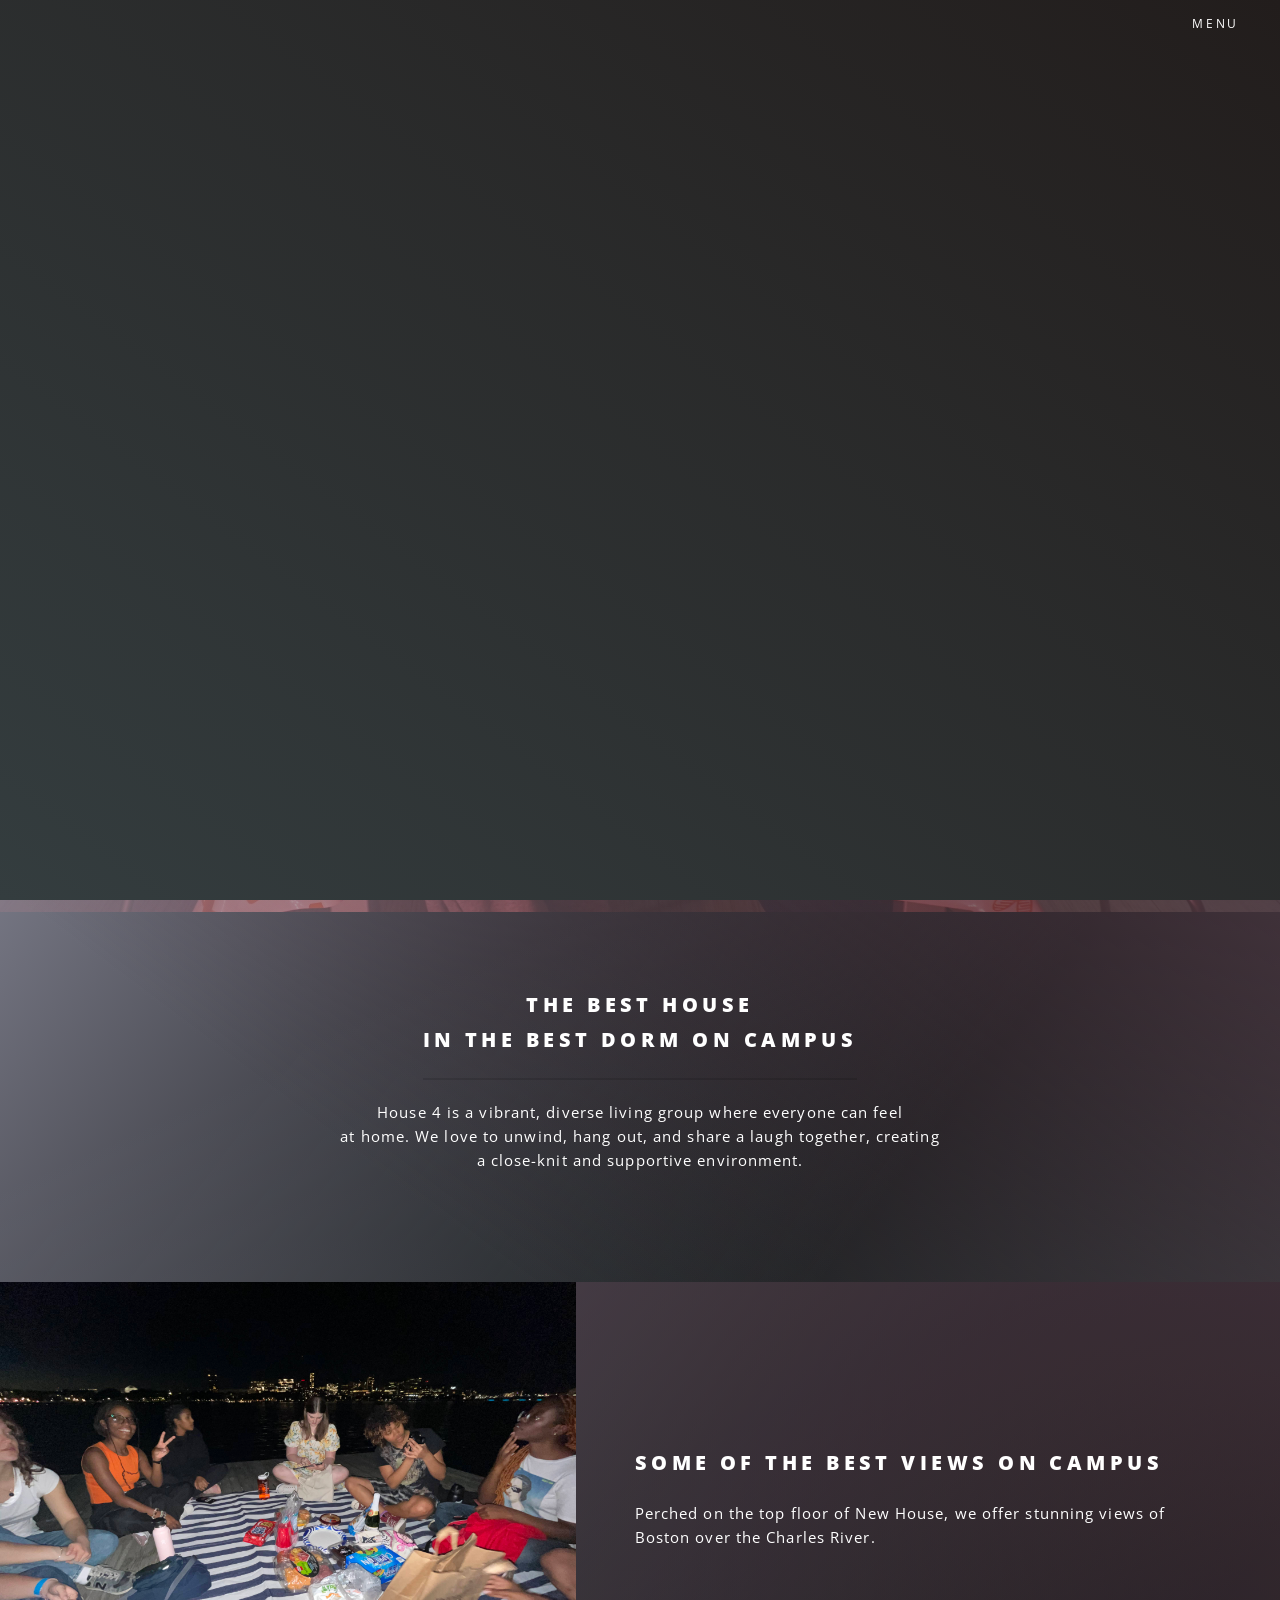
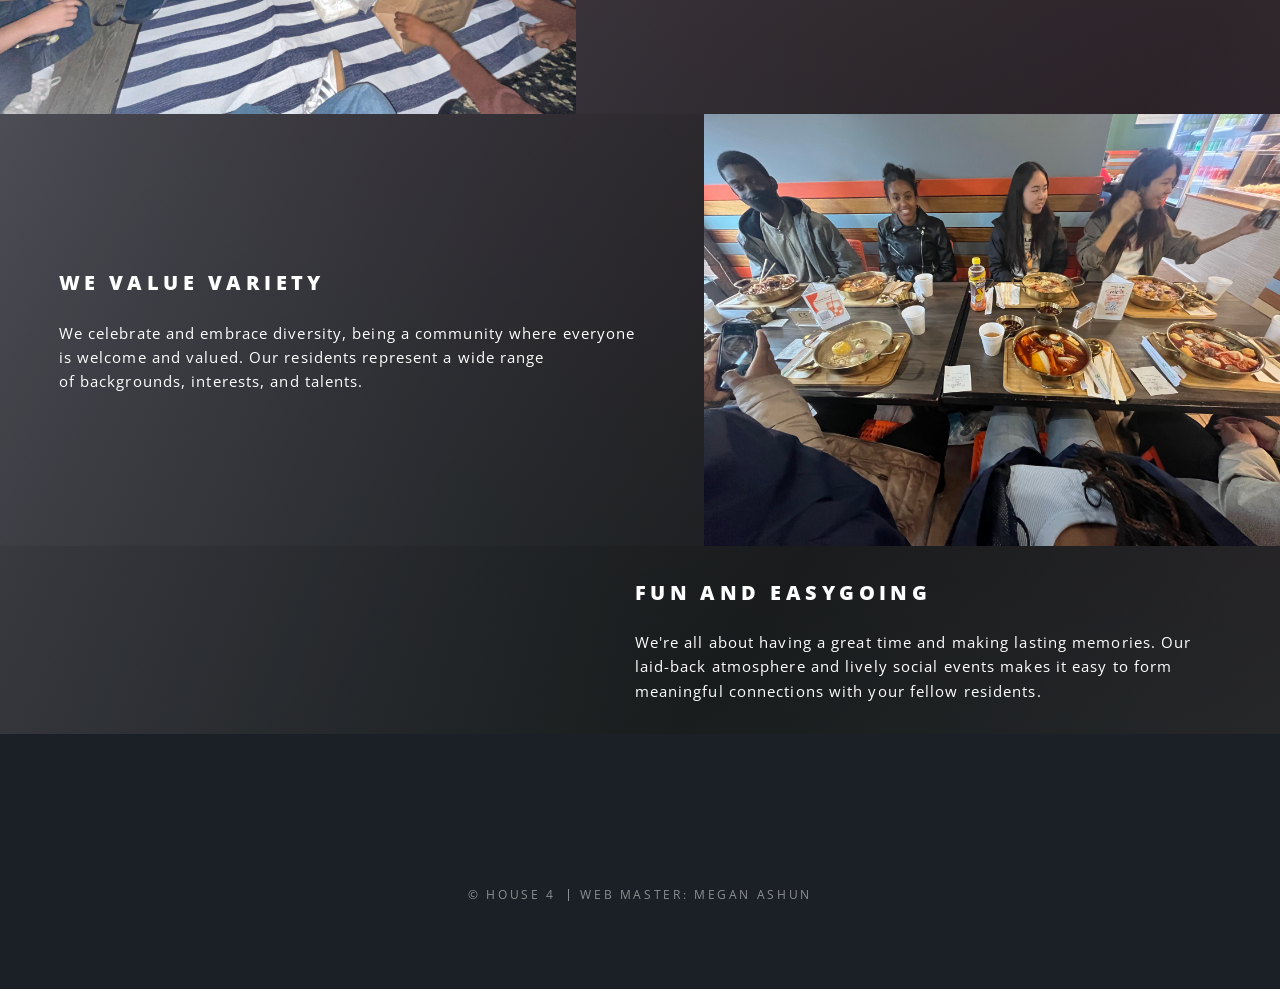
==== commit 749b5d40: "front page" ====
--- a/index.html
+++ b/index.html
@@ -60,7 +60,7 @@
 				<!-- Two -->
 					<section id="two" class="wrapper alt style2">
 						<section class="spotlight">
-							<div class="image"><img src="images/dodgeball1.jpg" alt="" /></div><div class="content">
+							<div class="image"><img src="images/esplanade.jpg" alt="" /></div><div class="content">
 								<h2>Some of the best views on campus</h2>
 								<p>Perched on the top floor of New House, we
 									offer stunning views of Boston over the
@@ -68,7 +68,7 @@
 							</div>
 						</section>
 						<section class="spotlight">
-							<div class="image"><img src="images/GO.jpg" alt="" /></div><div class="content">
+							<div class="image"><img src="images/malatang.jpg" alt="" /></div><div class="content">
 								<h2>We value variety</h2>
 								<p>We celebrate and embrace diversity, being
 									a community where everyone is welcome and
@@ -77,7 +77,7 @@
 							</div>
 						</section>
 						<section class="spotlight">
-							<div class="image"><img src="images/talkin.jpg" alt="" /></div><div class="content">
+							<div class="image"><img src="images/carry_anthony.JPG" alt="" /></div><div class="content">
 								<h2>Fun and Easygoing</h2>
 								<p>We're all about having a great time and making
 									lasting memories. Our laid-back atmosphere and
@@ -104,7 +104,7 @@
 							<li><a href="#" class="icon brands fa-dribbble"><span class="label">Dribbble</span></a></li>
 						</ul>
 						<ul class="copyright">
-							<li>&copy; House 4</li><li>Web Master: Ernesto G</li>
+							<li>&copy; House 4</li><li>Web Master: Megan Ashun</li>
 						</ul>
 					</footer>
 
--- a/assets/css/main.css
+++ b/assets/css/main.css
@@ -3970,10 +3970,10 @@
 /* Landing */
 
 	body.landing #page-wrapper {
-		background-image: -moz-linear-gradient(top, rgba(0,0,0,0), rgba(0,0,0,0.75)), url("../../images/dodgeball.jpg");
-		background-image: -webkit-linear-gradient(top, rgba(0,0,0,0), rgba(0,0,0,0.75)), url("../../images/dodgeball.jpg");
-		background-image: -ms-linear-gradient(top, rgba(0,0,0,0), rgba(0,0,0,0.75)), url("../../images/dodgeball.jpg");
-		background-image: linear-gradient(top, rgba(0,0,0,0), rgba(0,0,0,0.75)), url("../../images/dodgeball.jpg");
+		background-image: -moz-linear-gradient(top, rgba(0,0,0,0), rgba(0,0,0,0.75)), url("../../images/palentines_group.jpg");
+		background-image: -webkit-linear-gradient(top, rgba(0,0,0,0), rgba(0,0,0,0.75)), url("../../images/palentines_group.jpg");
+		background-image: -ms-linear-gradient(top, rgba(0,0,0,0), rgba(0,0,0,0.75)), url("../../images/palentines_group.jpg");
+		background-image: linear-gradient(top, rgba(0,0,0,0), rgba(0,0,0,0.75)), url("../../images/palentines_group.jpg");
 		background-attachment: fixed;
 		background-position: center center;
 		background-repeat: no-repeat;
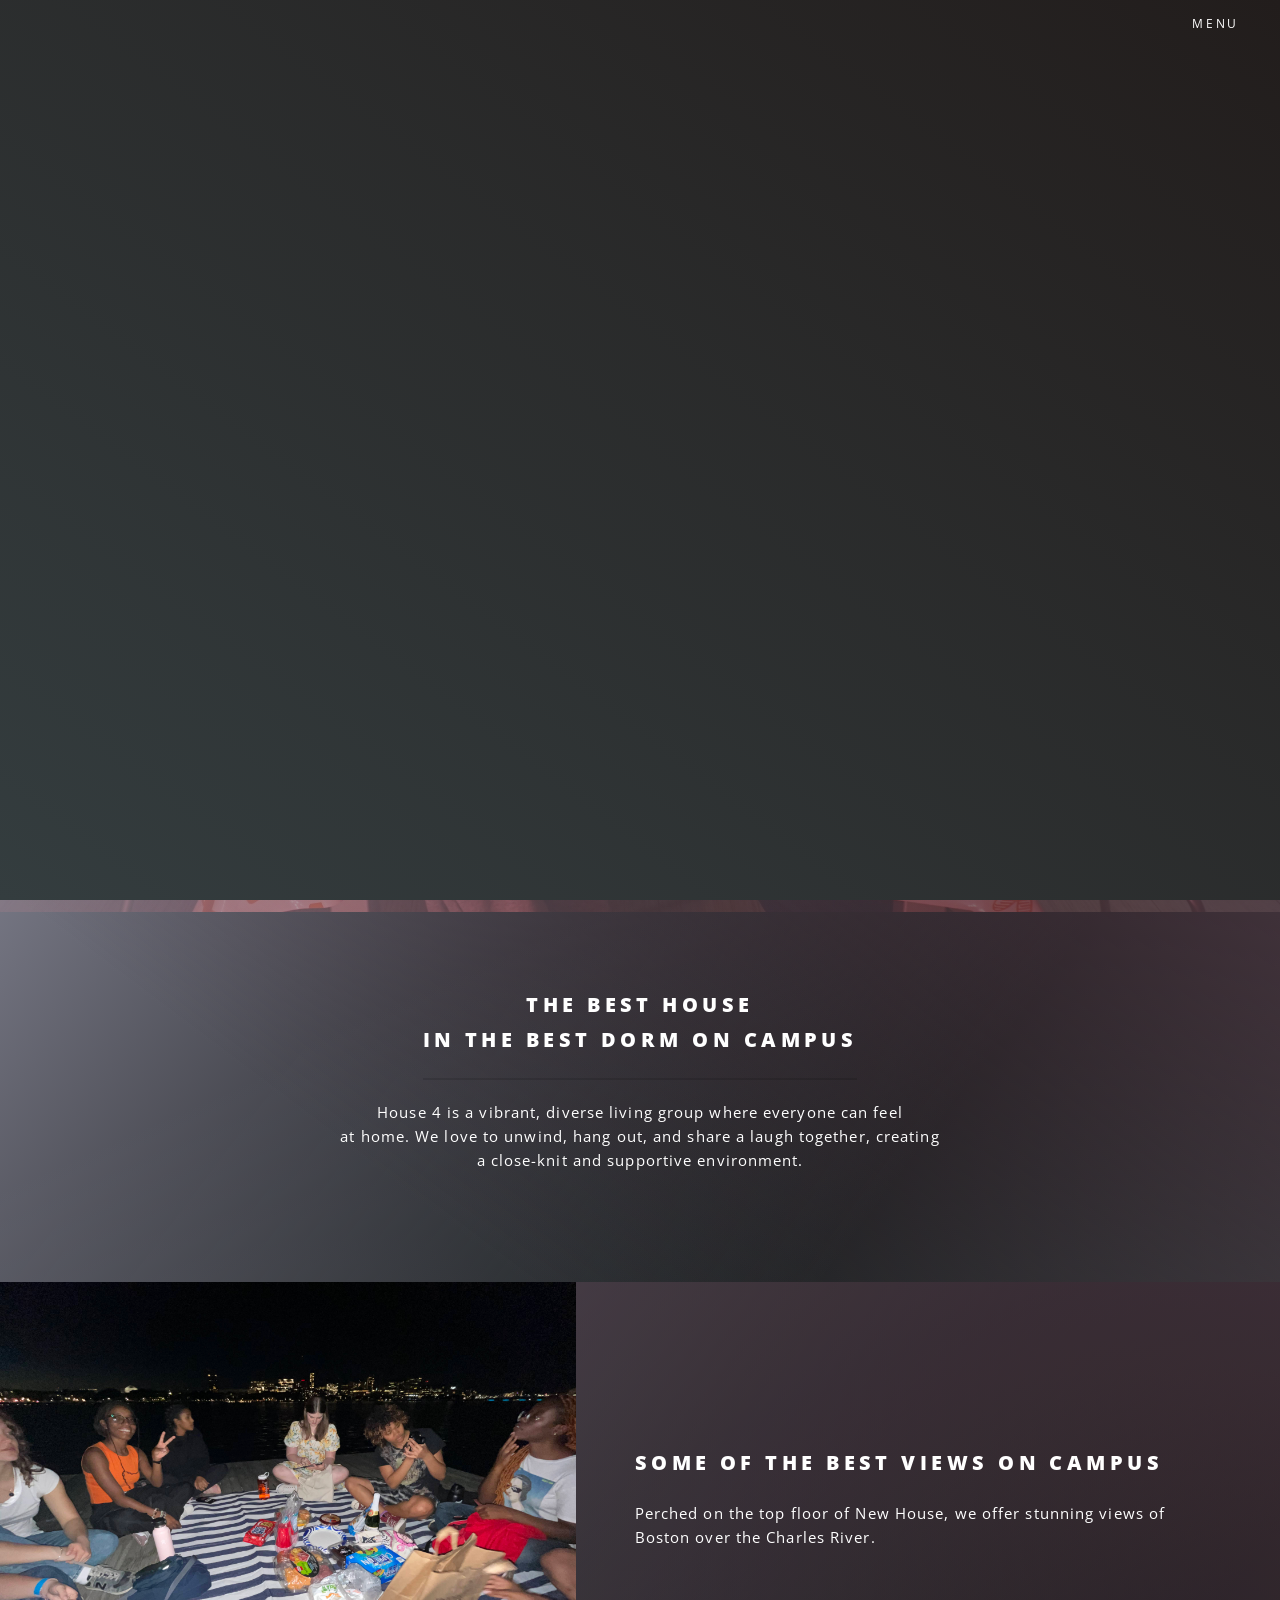
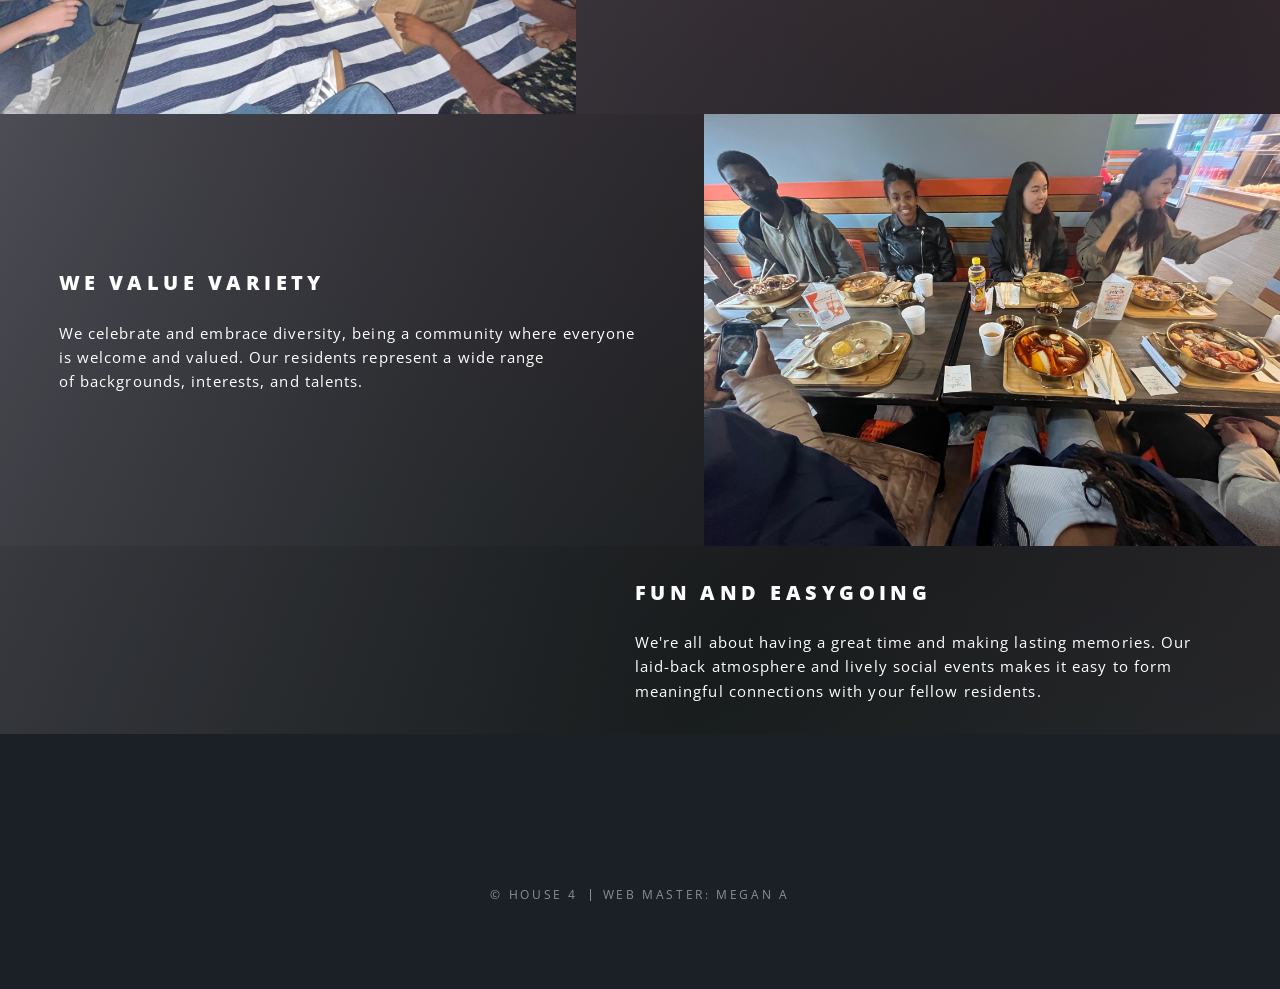
==== commit b7e8efd7: "lowercase i3" ====
--- a/index.html
+++ b/index.html
@@ -23,9 +23,9 @@
 									<div id="menu">
 										<ul>
 											<li><a href="index.html">Home</a></li>
-											<li><a href="about.html">About</a></li>
+											<!-- <li><a href="about.html">About</a></li> -->
 											<li><a href="people.html">Residents</a></li>
-											<li><a href="I3.html">I3 Video</a></li>
+											<li><a href="I3.html">i3 Video</a></li>
 										</ul>
 									</div>
 								</li>
@@ -104,7 +104,7 @@
 							<li><a href="#" class="icon brands fa-dribbble"><span class="label">Dribbble</span></a></li>
 						</ul>
 						<ul class="copyright">
-							<li>&copy; House 4</li><li>Web Master: Megan Ashun</li>
+							<li>&copy; House 4</li><li>Web Master: Megan A</li>
 						</ul>
 					</footer>
 
--- a/assets/css/main.css
+++ b/assets/css/main.css
@@ -3820,10 +3820,10 @@
 
 	#main > header {
 		padding: 12em 0 10em 0 ;
-		background-image: -moz-linear-gradient(top, rgba(0,0,0,0.5), rgba(0,0,0,0.5)), url("../../images/h4fam.jpg");
-		background-image: -webkit-linear-gradient(top, rgba(0,0,0,0.5), rgba(0,0,0,0.5)), url("../../images/h4fam.jpg");
-		background-image: -ms-linear-gradient(top, rgba(0,0,0,0.5), rgba(0,0,0,0.5)), url("../../images/h4fam.jpg");
-		background-image: linear-gradient(top, rgba(0,0,0,0.5), rgba(0,0,0,0.5)), url("../../images/h4fam.jpg");
+		background-image: -moz-linear-gradient(top, rgba(0,0,0,0.5), rgba(0,0,0,0.5)), url("../../images/4sup.JPG");
+		background-image: -webkit-linear-gradient(top, rgba(0,0,0,0.5), rgba(0,0,0,0.5)), url("../../images/4sup.JPG");
+		background-image: -ms-linear-gradient(top, rgba(0,0,0,0.5), rgba(0,0,0,0.5)), url("../../images/4sup.JPG");
+		background-image: linear-gradient(top, rgba(0,0,0,0.5), rgba(0,0,0,0.5)), url("../../images/4sup.JPG");
 		background-attachment: fixed;
 		background-position: center center;
 		background-repeat: no-repeat;
